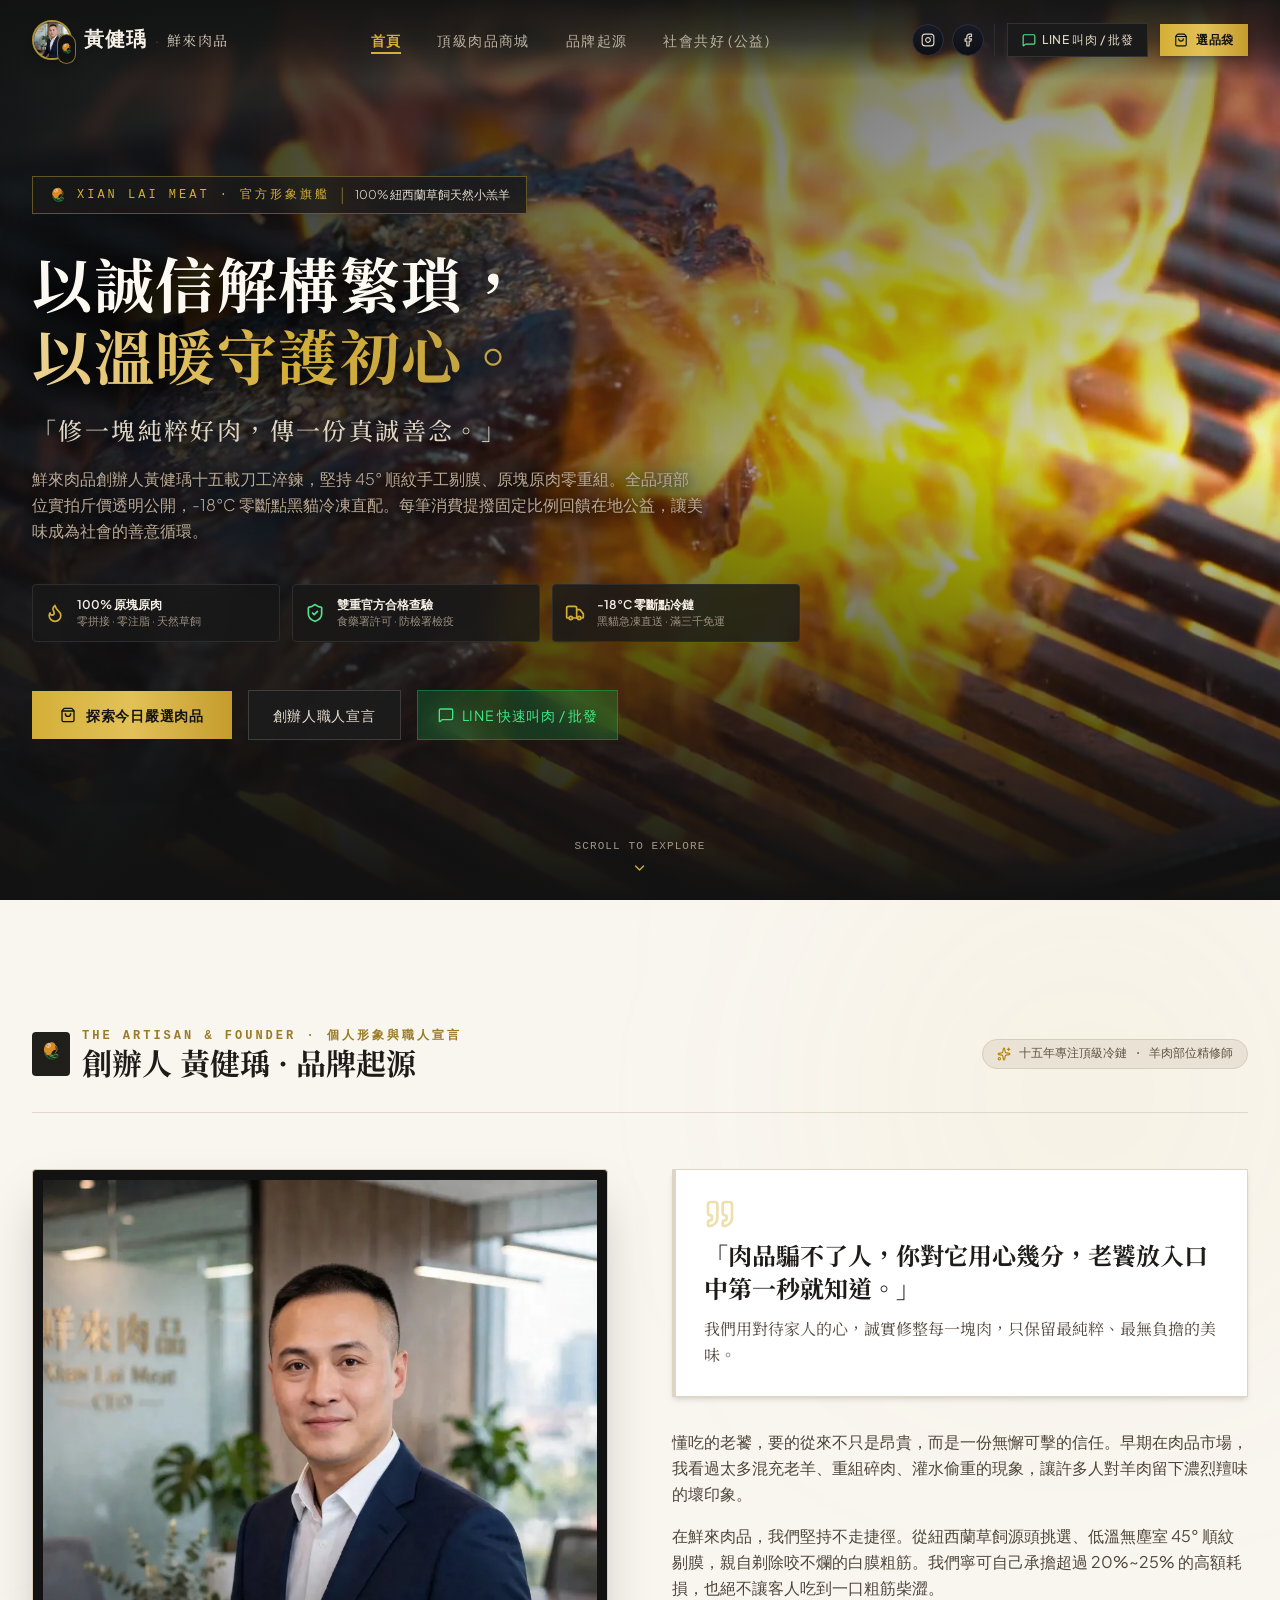
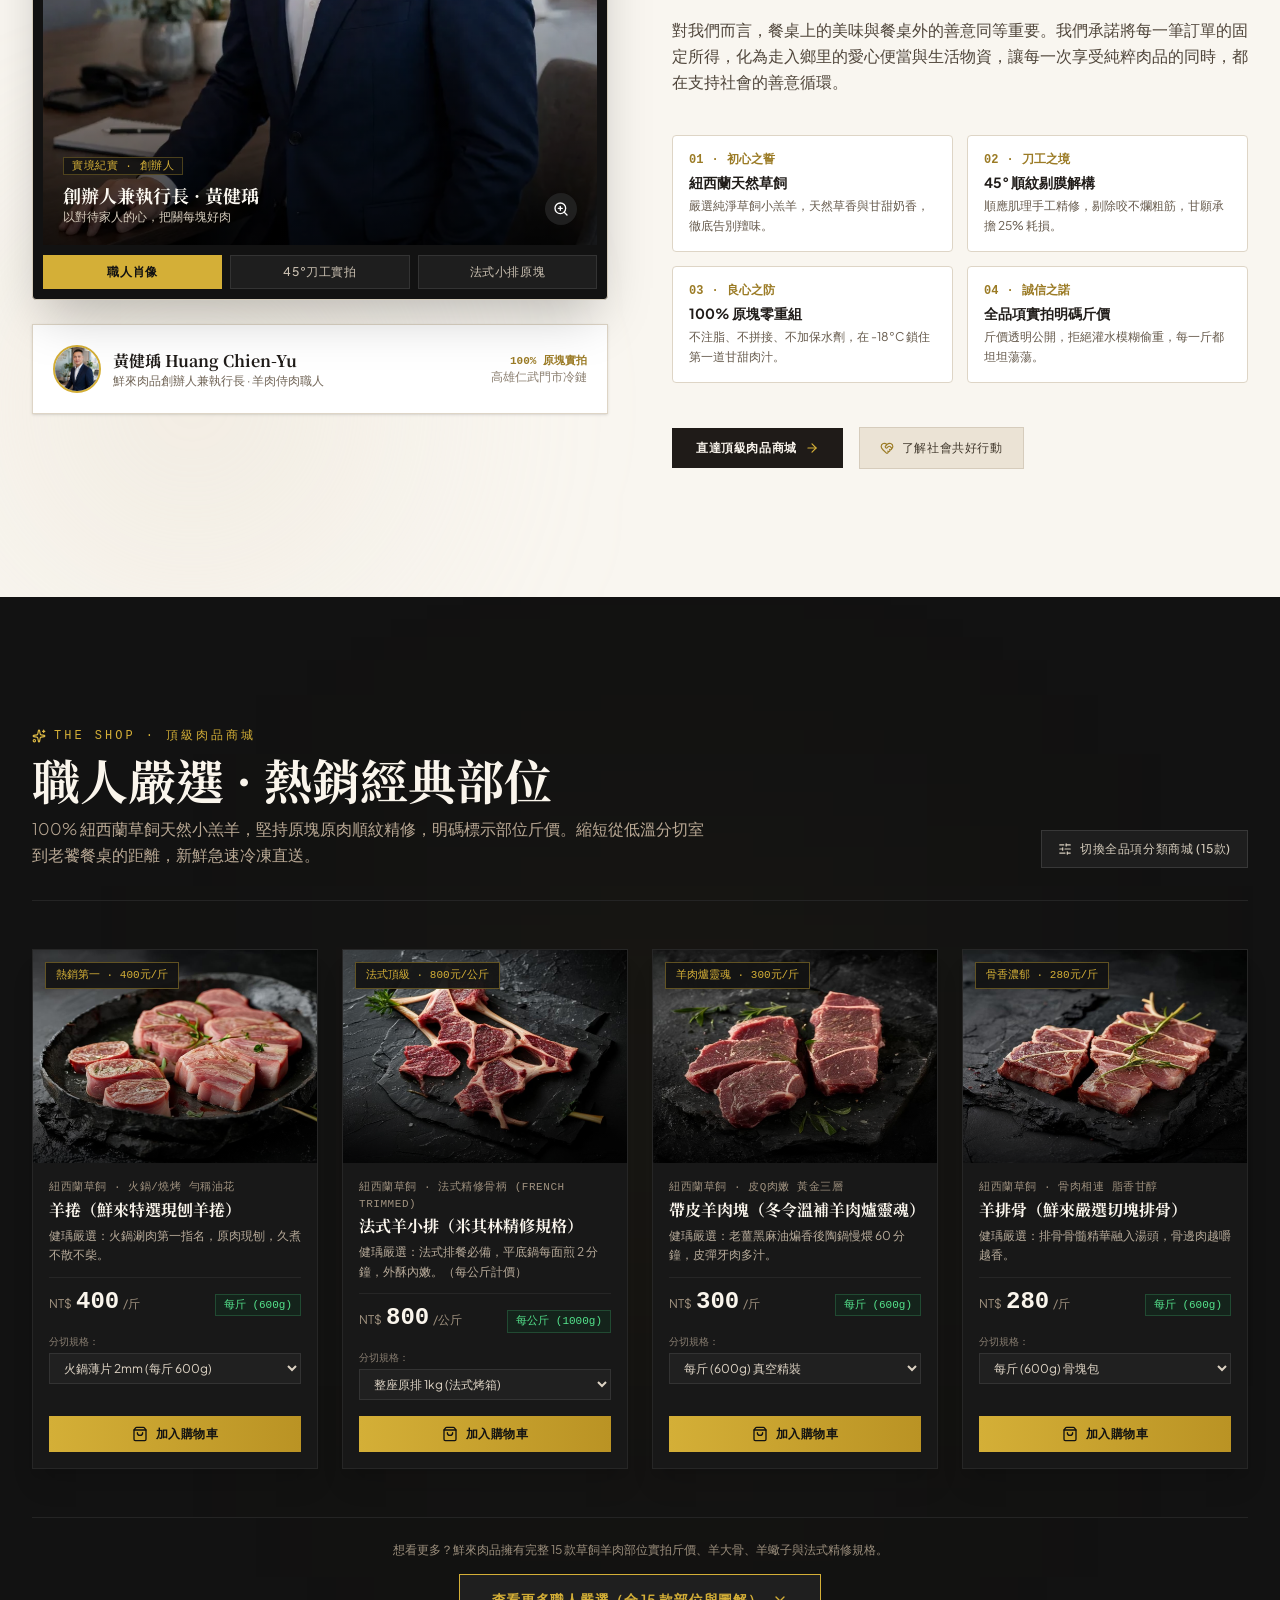
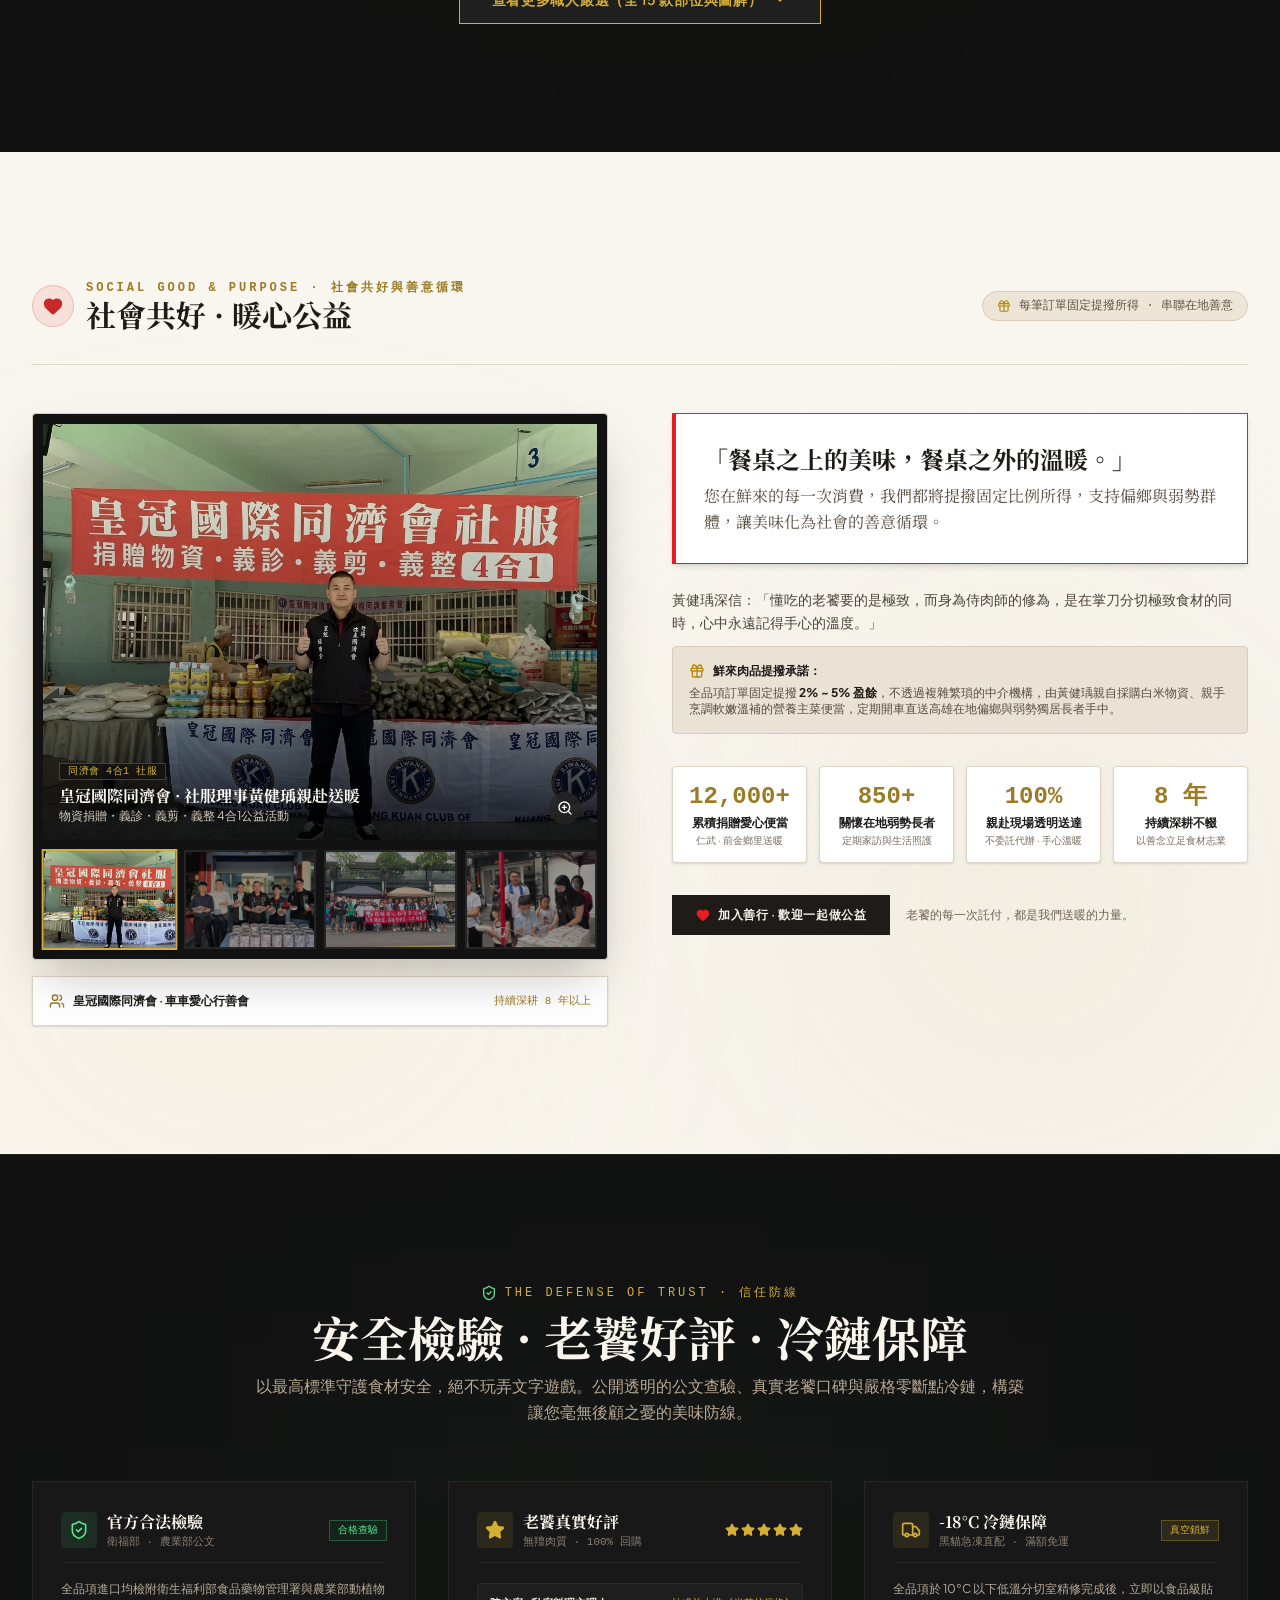
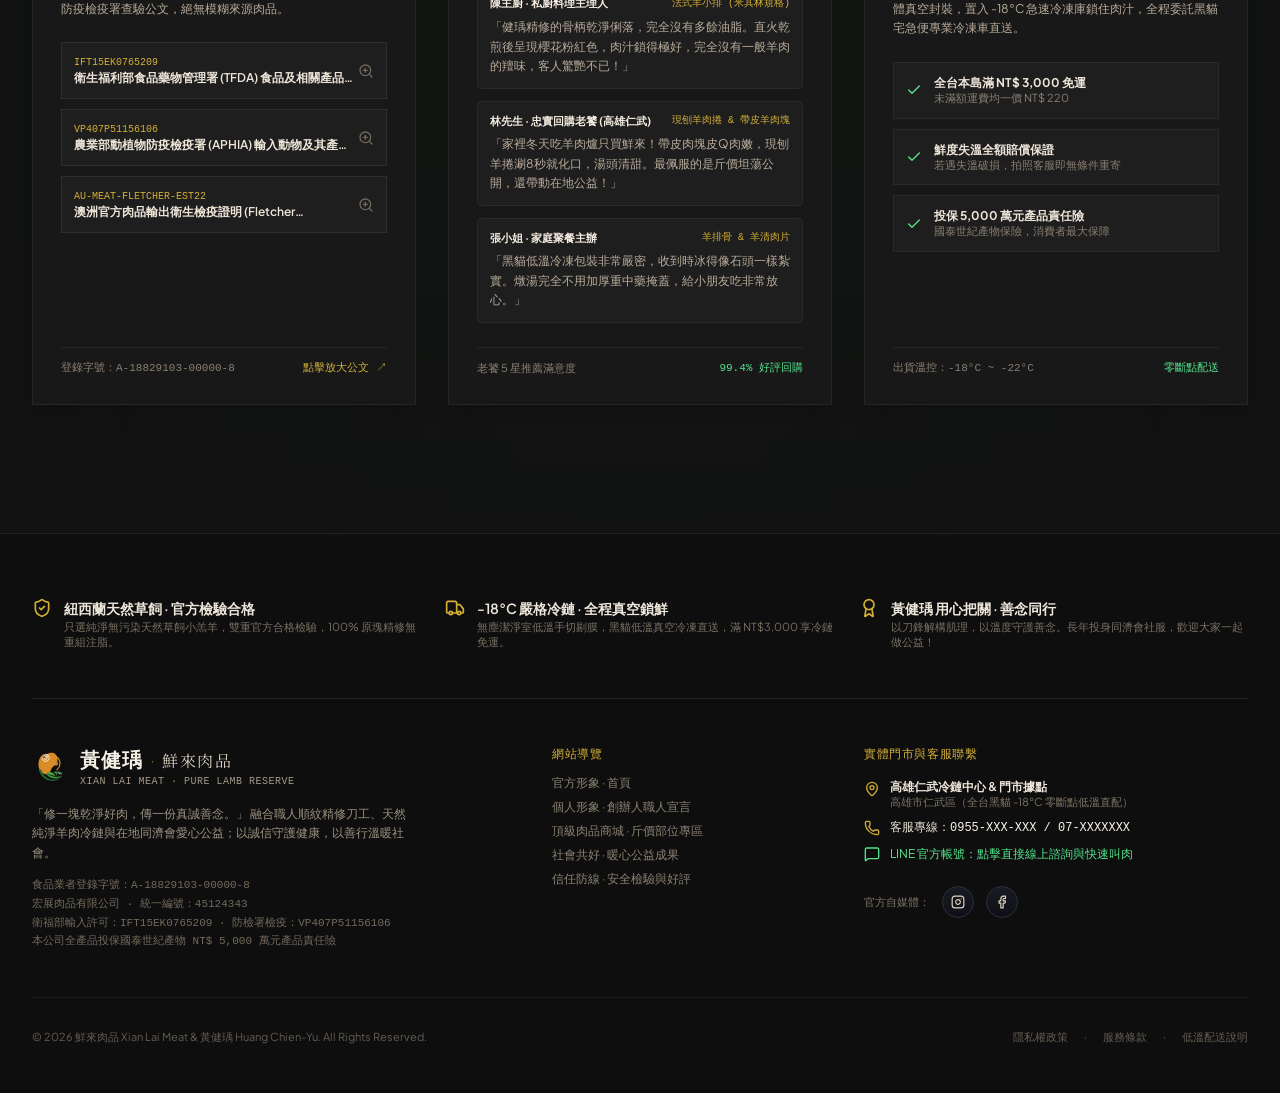
==== index.html @ 07fa4c82 "Add L'Étoile Michelin 3-star pure white fine dining edition (letoile.html)" ====
<!doctype html>
<html lang="zh-TW" class="scroll-smooth">
  <head>
    <meta charset="UTF-8" />
    <meta name="viewport" content="width=device-width, initial-scale=1.0, maximum-scale=5.0" />
    <title>黃健瑀 × 鮮來肉品旗艦殿堂 · 頂級羊肉零售批發與老饕自媒體</title>
    
    <!-- Favicon & Theme Color -->
    <link rel="icon" type="image/svg+xml" href="data:image/svg+xml,<svg xmlns='http://www.w3.org/2000/svg' viewBox='0 0 100 100'><rect width='100' height='100' rx='20' fill='%230b0c0e'/><circle cx='50' cy='50' r='42' fill='none' stroke='%23c9985b' stroke-width='3'/><path d='M30 65 L45 35 L55 35 L70 65 L60 65 L55 52 L45 52 L40 65 Z' fill='%23dfb072'/><circle cx='50' cy='28' r='5' fill='%23dfb072'/></svg>" />
    <meta name="theme-color" content="#0b0c0e" />
    <meta name="color-scheme" content="dark" />

    <!-- SEO Meta Tags -->
    <meta name="description" content="鮮來肉品創辦人黃健瑀專屬自媒體與肉品旗艦殿堂。專營 100% 紐西蘭草飼羊肉零售批發、透明部位斤價（帶皮羊肉、現刨羊捲、法式羊排、羊大骨），-18°C黑貓低溫冷鏈直配。" />
    <meta name="keywords" content="鮮來肉品, 黃健瑀, 羊肉零售, 羊肉批發, 羊肉斤價, 紐西蘭小羔羊, 帶皮羊肉, 羊大骨, 法式羊排, 高雄肉品" />
    <meta name="author" content="黃健瑀 Huang Chien-Yu · 鮮來肉品" />
    <meta name="robots" content="index, follow" />

    <!-- Open Graph / Facebook -->
    <meta property="og:type" content="website" />
    <meta property="og:site_name" content="鮮來肉品 Xian Lai Meat" />
    <meta property="og:title" content="黃健瑀 × 鮮來肉品旗艦殿堂 · 頂級羊肉零售部位斤價" />
    <meta property="og:description" content="好肉自帶鋒芒，無須贅言。專營 100% 紐西蘭草飼羊肉部位斤價透明標示，實物實拍，零下18度冷鏈直配。" />
    <meta property="og:image" content="./images/founder_ceo.webp" />

    <!-- Twitter -->
    <meta name="twitter:card" content="summary_large_image" />
    <meta name="twitter:title" content="黃健瑀 × 鮮來肉品旗艦殿堂" />
    <meta name="twitter:description" content="專營 100% 紐西蘭草飼羊肉部位斤價，實物實拍零斷點冷鏈。" />
    <meta name="twitter:image" content="./images/founder_ceo.webp" />

    <!-- Resource Hints & Preload for LCP Candidate -->
    <link rel="preconnect" href="https://fonts.googleapis.com" />
    <link rel="preconnect" href="https://fonts.gstatic.com" crossorigin />
    <link rel="preload" as="image" href="./images/founder_ceo.webp" fetchpriority="high" type="image/webp" />

    <!-- Typography -->
    <link href="https://fonts.googleapis.com/css2?family=Cinzel:wght@500;600;700;800;900&family=Noto+Serif+TC:wght@400;500;600;700;900&family=Plus+Jakarta+Sans:wght@300;400;500;600;700&display=swap" rel="stylesheet" />

    <!-- Schema.org Structured Data -->
    <script type="application/ld+json">
    {
      "@context": "https://schema.org",
      "@graph": [
        {
          "@type": "Person",
          "@id": "#founder",
          "name": "黃健瑀",
          "alternateName": "Huang Chien-Yu",
          "jobTitle": "鮮來肉品創辦人兼執行長",
          "image": "/images/founder_ceo.webp",
          "description": "十五年專注頂級肉品冷鏈把關，以刀鋒解構肌理，以溫度守護善念。"
        },
        {
          "@type": "LocalBusiness",
          "@id": "#business",
          "name": "鮮來肉品 Xian Lai Meat",
          "founder": { "@id": "#founder" },
          "description": "專營紐西蘭天然草飼小羔羊肉品零售與批發，全品項部位斤價透明，全程 -18°C 黑貓冷凍宅配。",
          "areaServed": "TW",
          "priceRange": "$$"
        }
      ]
    }
    </script>
    <script type="module" crossorigin src="./assets/main-BV_sDOnN.js"></script>
    <link rel="modulepreload" crossorigin href="./assets/mockData-BX2pgjTX.js">
    <link rel="modulepreload" crossorigin href="./assets/shield-check-DgR6eiTP.js">
    <link rel="modulepreload" crossorigin href="./assets/users-DKOKIuPc.js">
    <link rel="modulepreload" crossorigin href="./assets/circle-check-CIKE-Nt-.js">
    <link rel="modulepreload" crossorigin href="./assets/x-C44eZoOW.js">
    <link rel="modulepreload" crossorigin href="./assets/thermometer-B3Yyh-04.js">
    <link rel="stylesheet" crossorigin href="./assets/main-Bu3M4m4V.css">
  </head>
  <body class="bg-[#0b0c0e] text-[#f2ece2] antialiased selection:bg-[#c9985b]/30 selection:text-[#f8f5ee]">
    <div id="root"></div>
  </body>
</html>
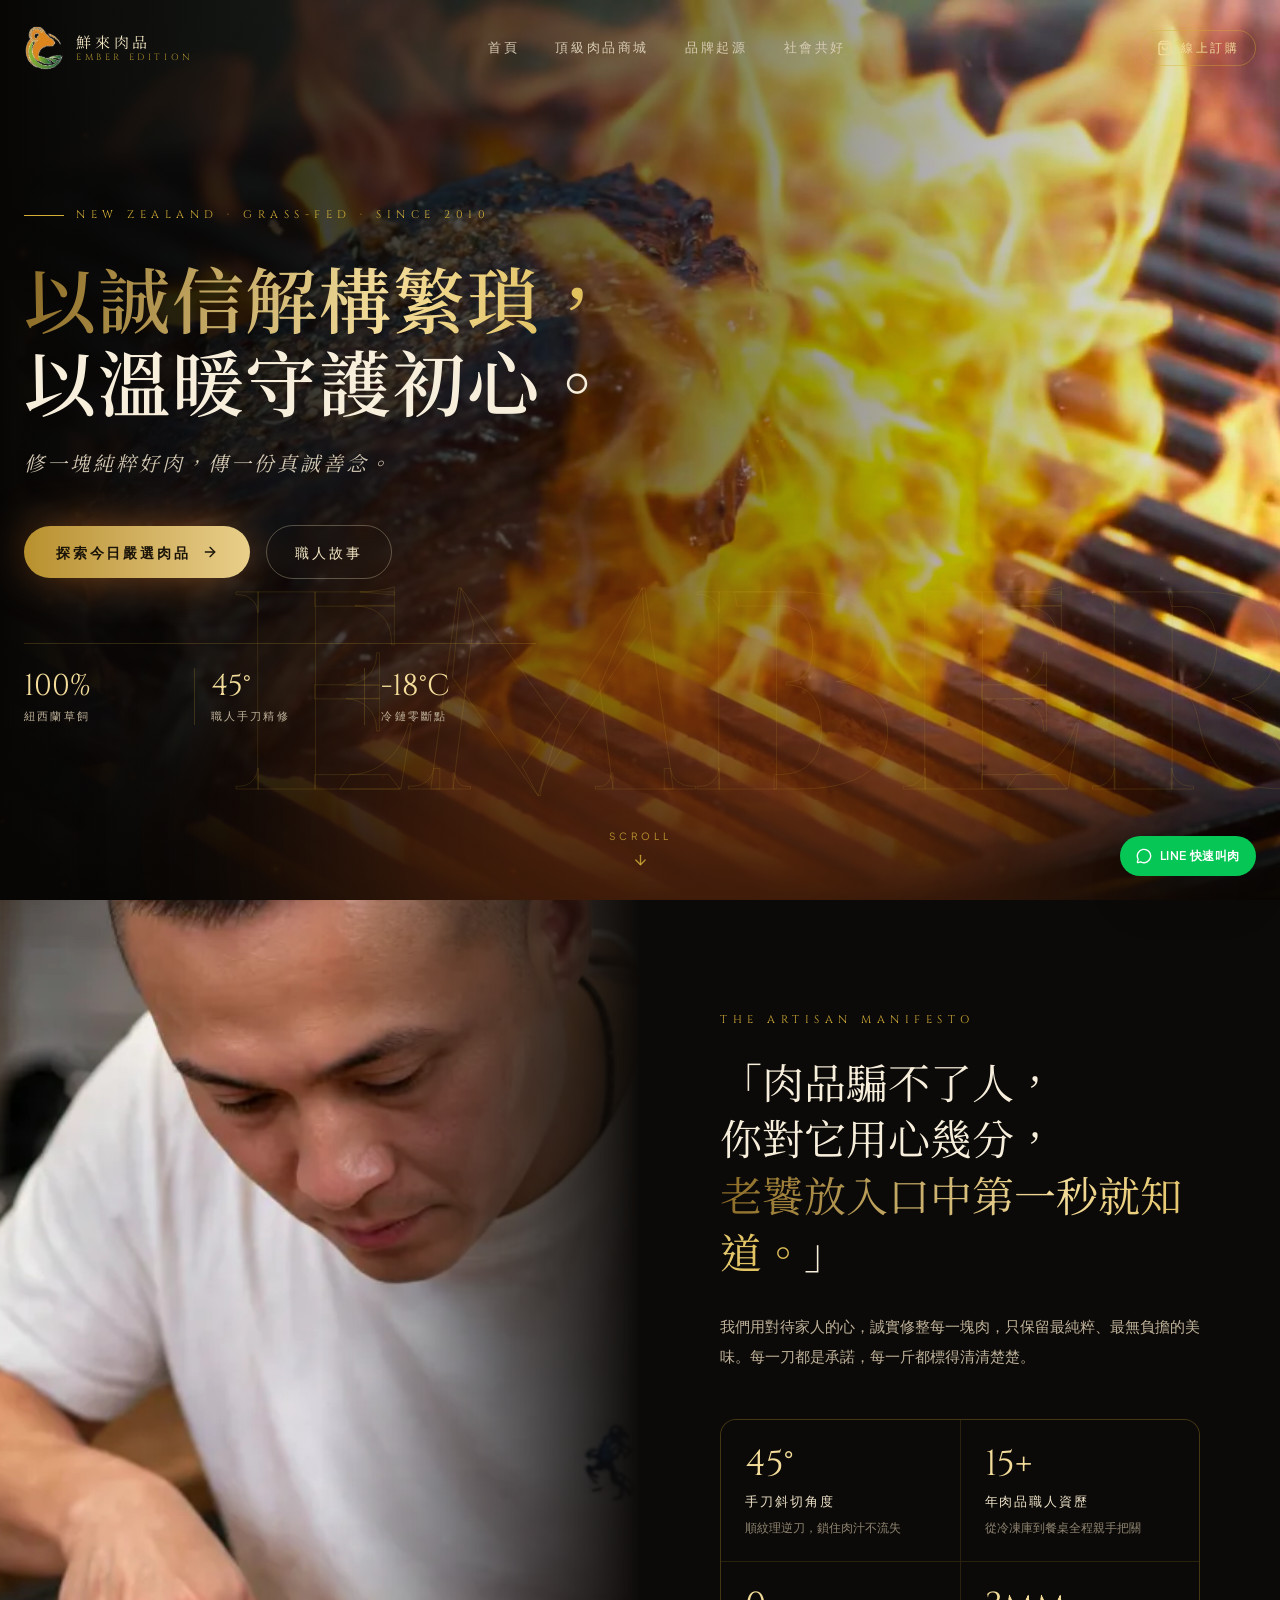
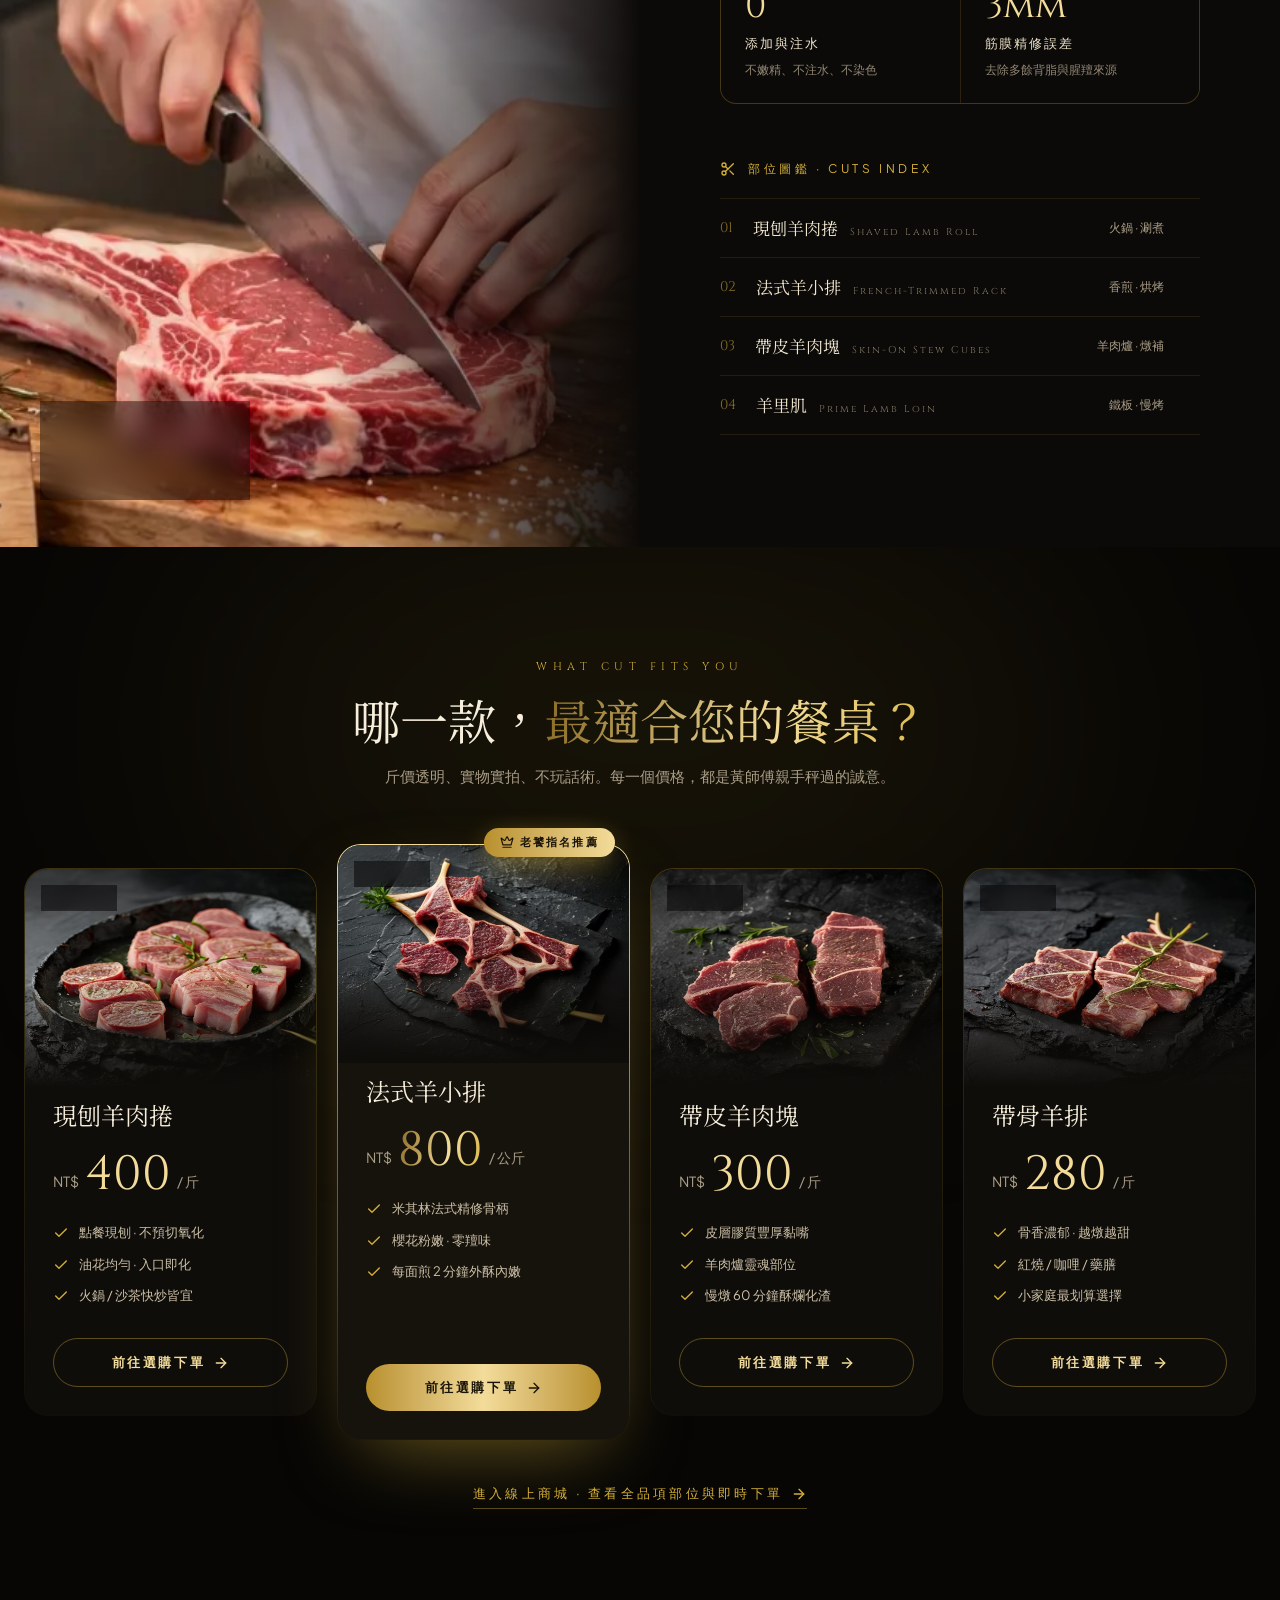
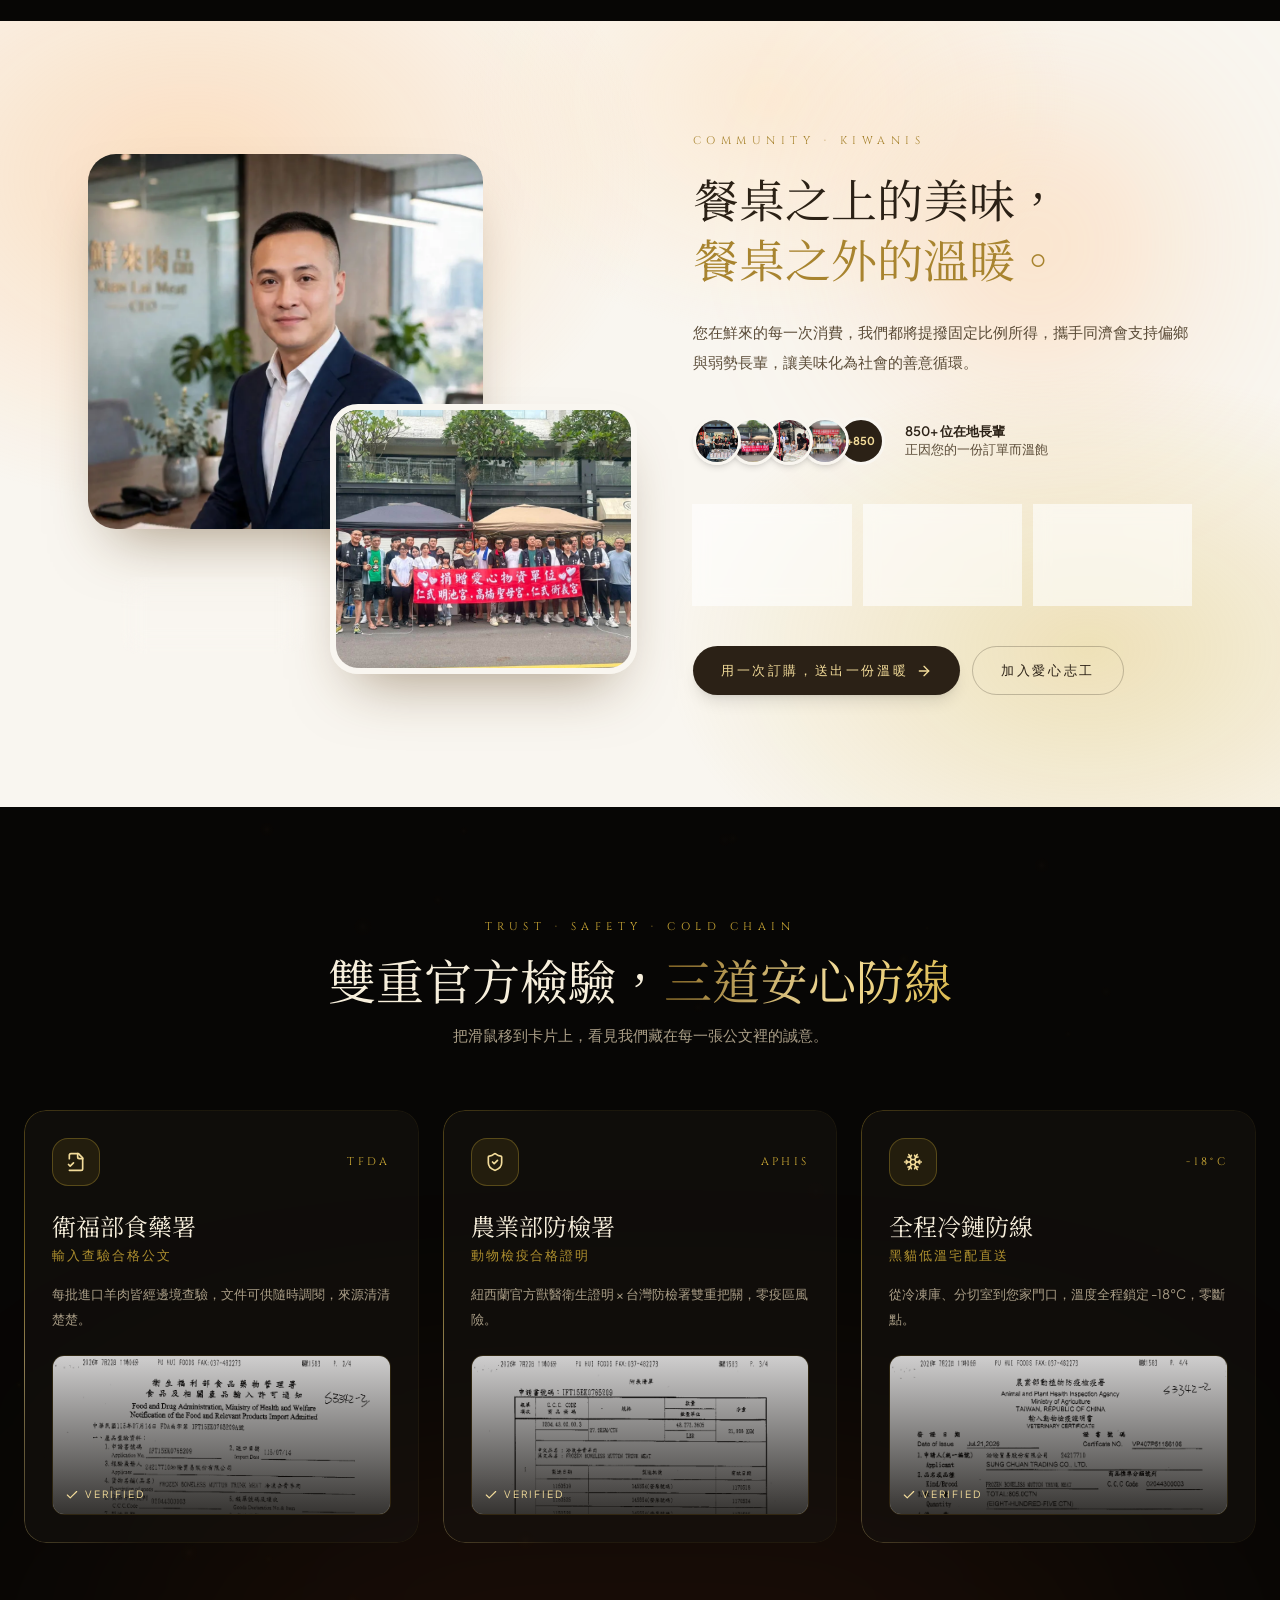
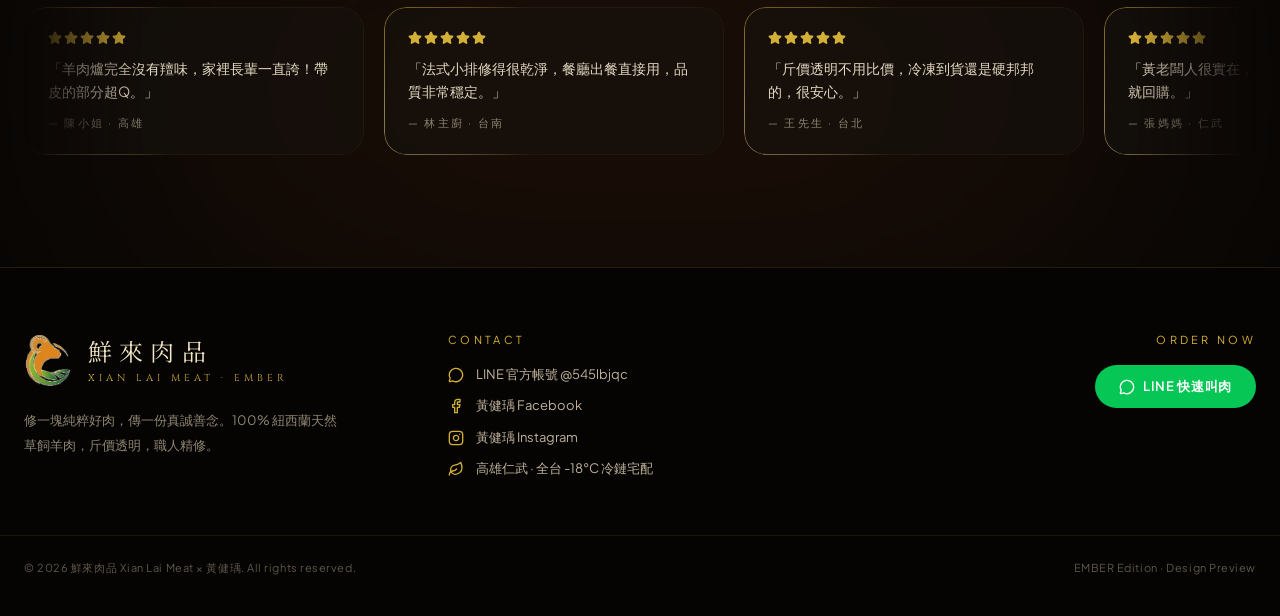
==== commit 7edcaeb0: "feat: deploy EMBER edition to index.html with sales shop direct links" ====
--- a/index.html
+++ b/index.html
@@ -63,14 +63,11 @@
       ]
     }
     </script>
-    <script type="module" crossorigin src="./assets/main-BV_sDOnN.js"></script>
-    <link rel="modulepreload" crossorigin href="./assets/mockData-BX2pgjTX.js">
-    <link rel="modulepreload" crossorigin href="./assets/shield-check-DgR6eiTP.js">
-    <link rel="modulepreload" crossorigin href="./assets/users-DKOKIuPc.js">
-    <link rel="modulepreload" crossorigin href="./assets/circle-check-CIKE-Nt-.js">
-    <link rel="modulepreload" crossorigin href="./assets/x-C44eZoOW.js">
-    <link rel="modulepreload" crossorigin href="./assets/thermometer-B3Yyh-04.js">
-    <link rel="stylesheet" crossorigin href="./assets/main-Bu3M4m4V.css">
+    <script type="module" crossorigin src="./assets/main-Qr-aYn4o.js"></script>
+    <link rel="modulepreload" crossorigin href="./assets/jsx-runtime-D0eysxCh.js">
+    <link rel="modulepreload" crossorigin href="./assets/shield-check-BsGAv3ZN.js">
+    <link rel="modulepreload" crossorigin href="./assets/ember-Dy0W7-XA.js">
+    <link rel="stylesheet" crossorigin href="./assets/ember-BmfgEQ2g.css">
   </head>
   <body class="bg-[#0b0c0e] text-[#f2ece2] antialiased selection:bg-[#c9985b]/30 selection:text-[#f8f5ee]">
     <div id="root"></div>
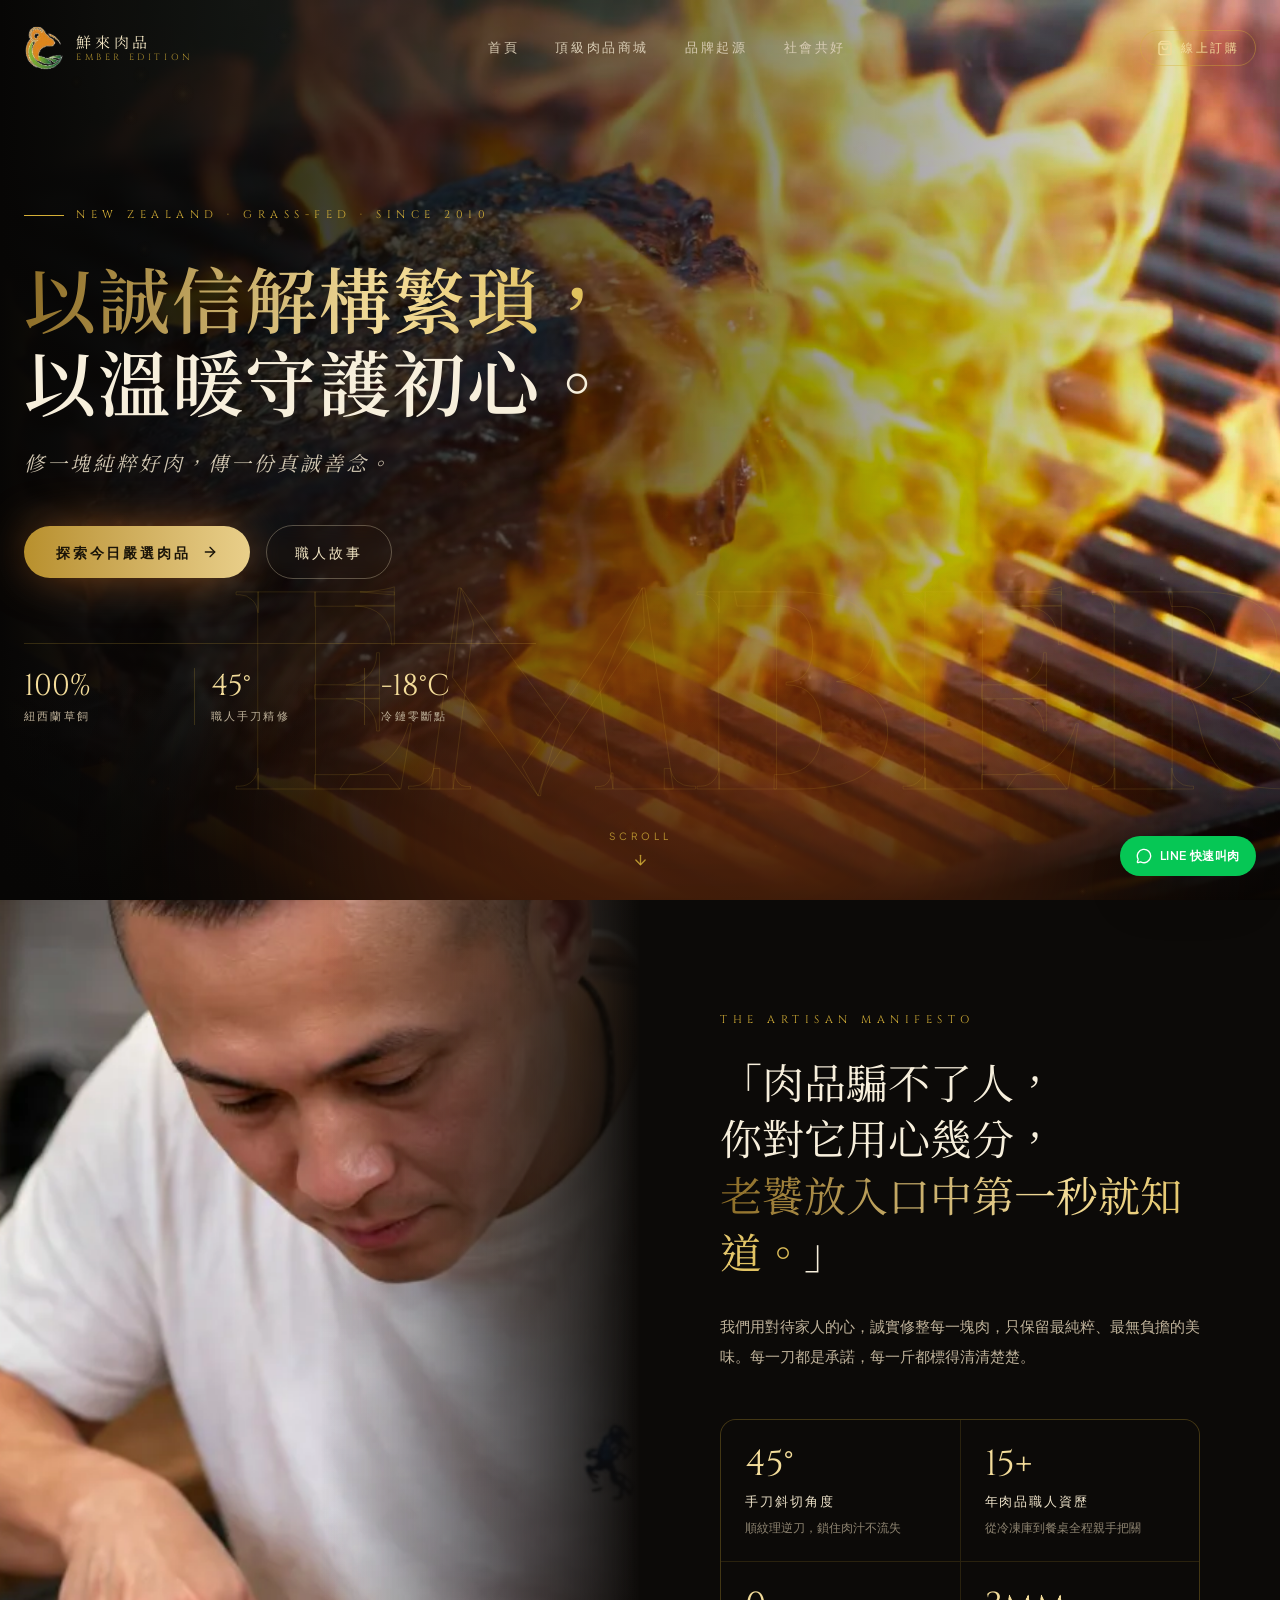
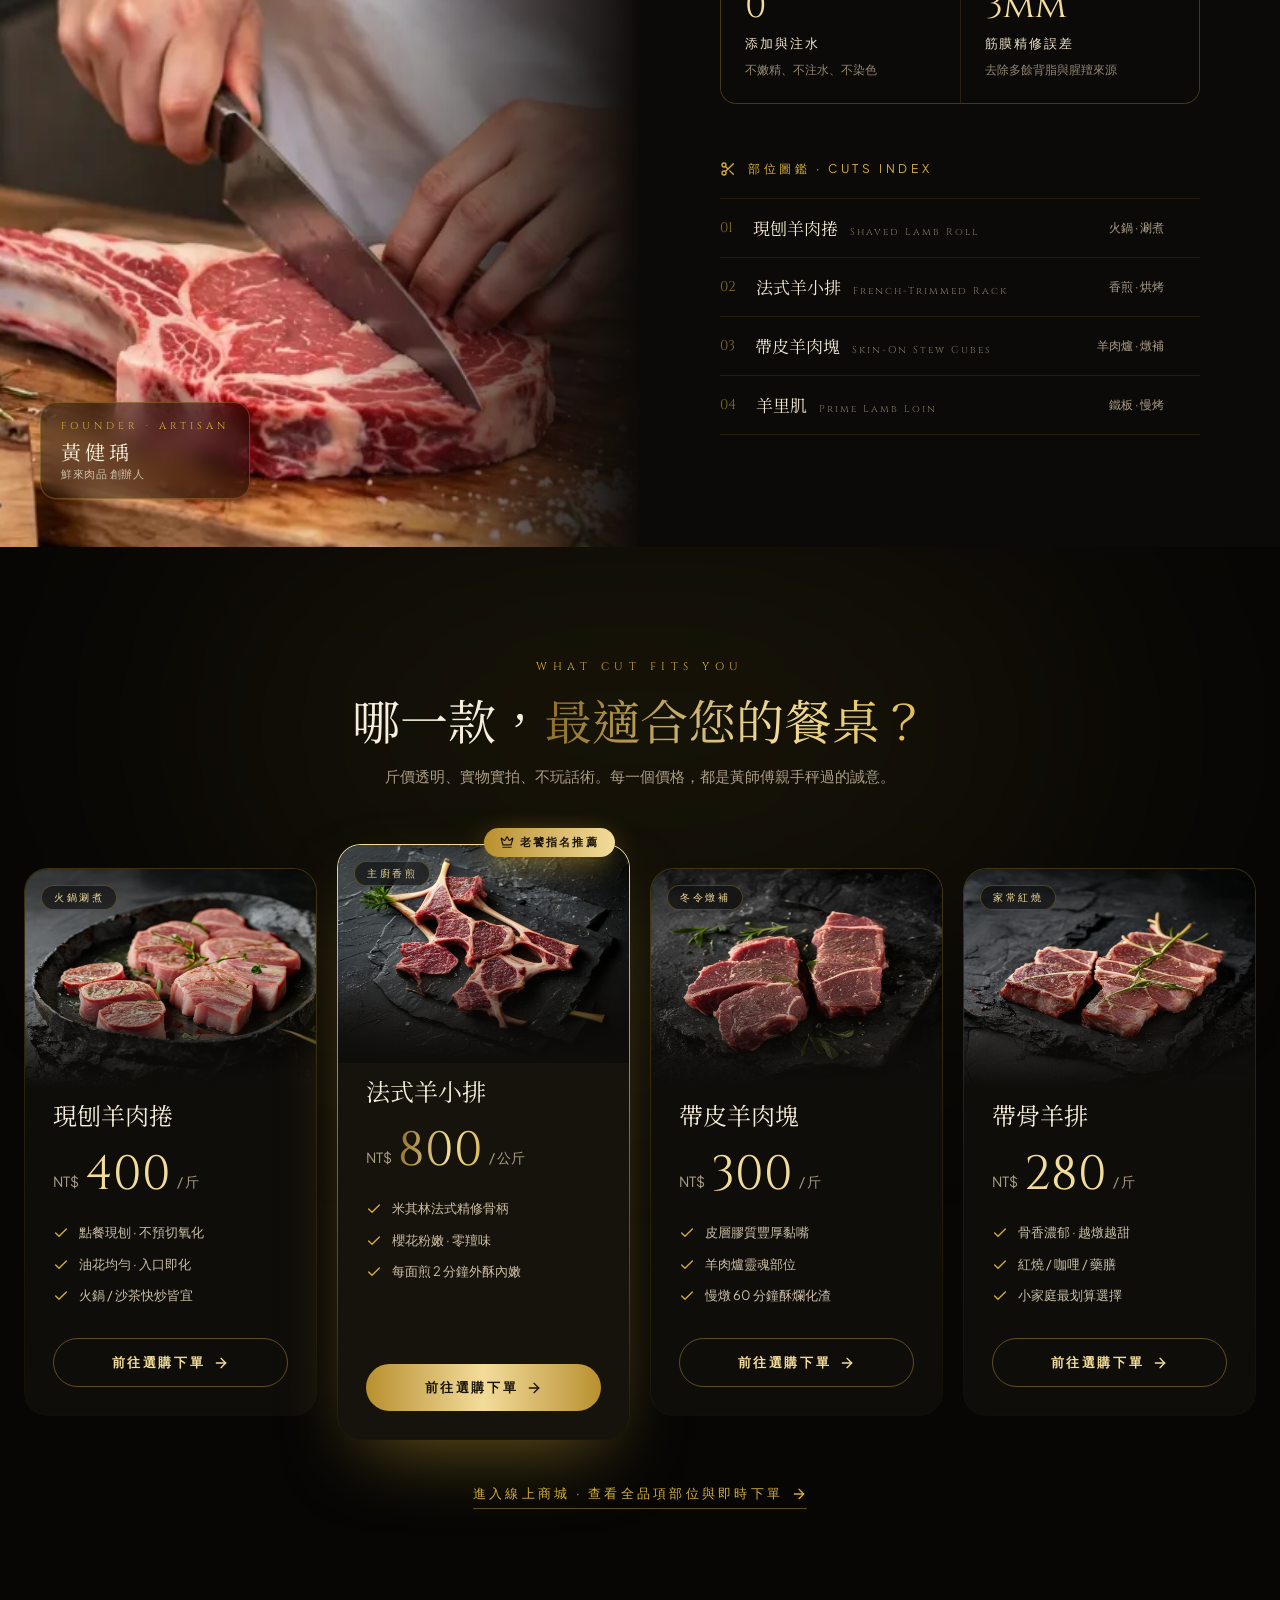
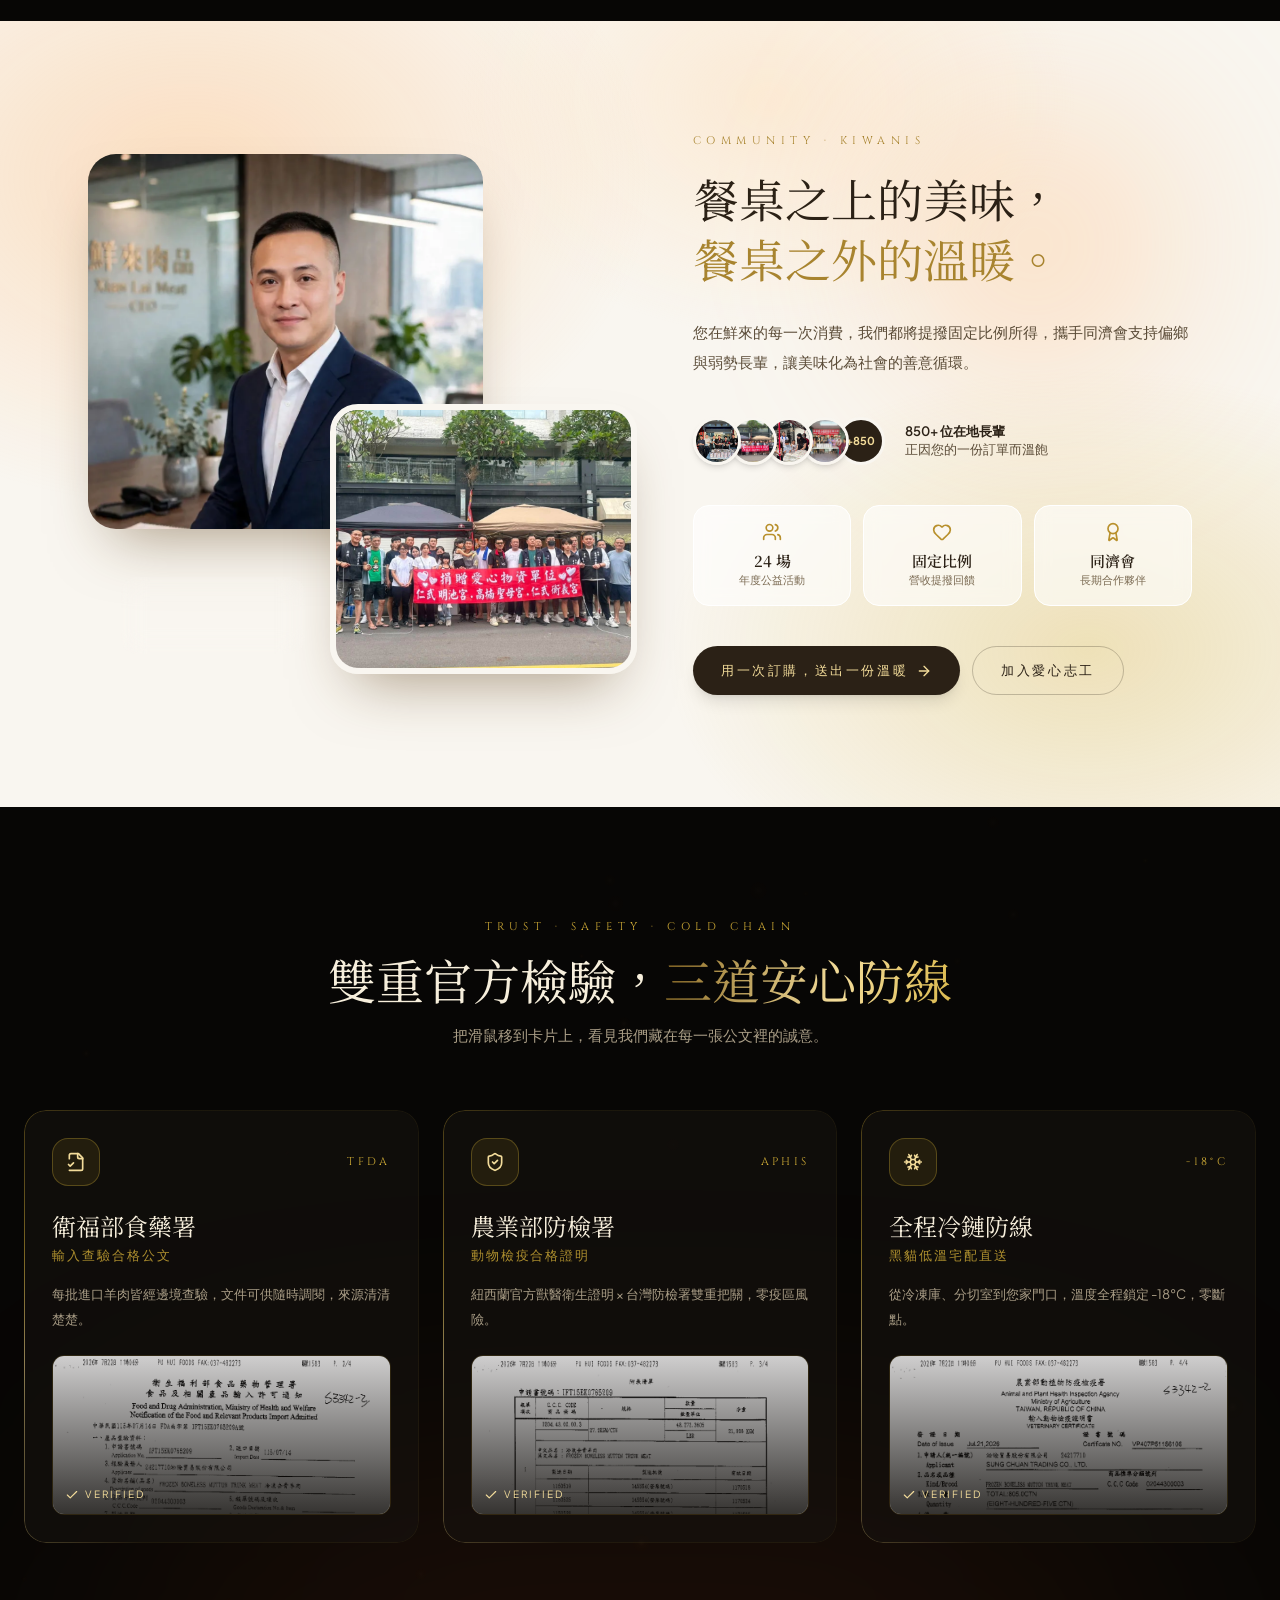
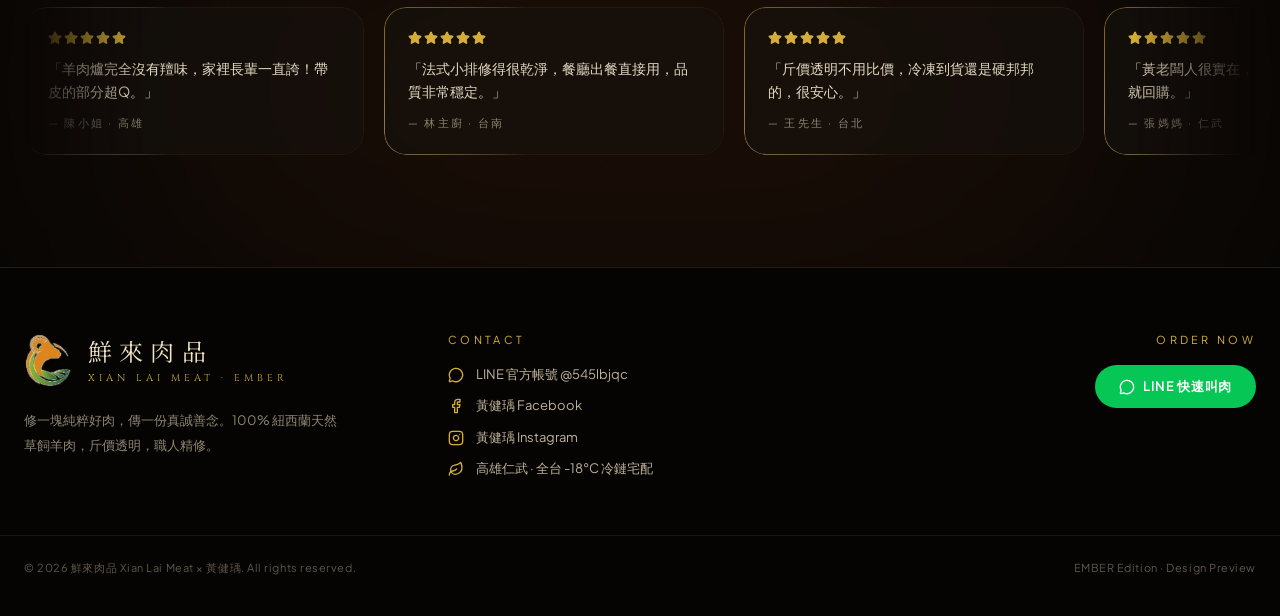
==== commit 961e9d0b: "fix(nav): connect 頂級肉品商城 and hero buttons directly to sales shop URL" ====
--- a/index.html
+++ b/index.html
@@ -63,11 +63,11 @@
       ]
     }
     </script>
-    <script type="module" crossorigin src="./assets/main-Qr-aYn4o.js"></script>
+    <script type="module" crossorigin src="./assets/main-Bhw9rWm_.js"></script>
     <link rel="modulepreload" crossorigin href="./assets/jsx-runtime-D0eysxCh.js">
     <link rel="modulepreload" crossorigin href="./assets/shield-check-BsGAv3ZN.js">
-    <link rel="modulepreload" crossorigin href="./assets/ember-Dy0W7-XA.js">
-    <link rel="stylesheet" crossorigin href="./assets/ember-BmfgEQ2g.css">
+    <link rel="modulepreload" crossorigin href="./assets/ember-BhEh-lsz.js">
+    <link rel="stylesheet" crossorigin href="./assets/ember-P1YTPAqj.css">
   </head>
   <body class="bg-[#0b0c0e] text-[#f2ece2] antialiased selection:bg-[#c9985b]/30 selection:text-[#f8f5ee]">
     <div id="root"></div>
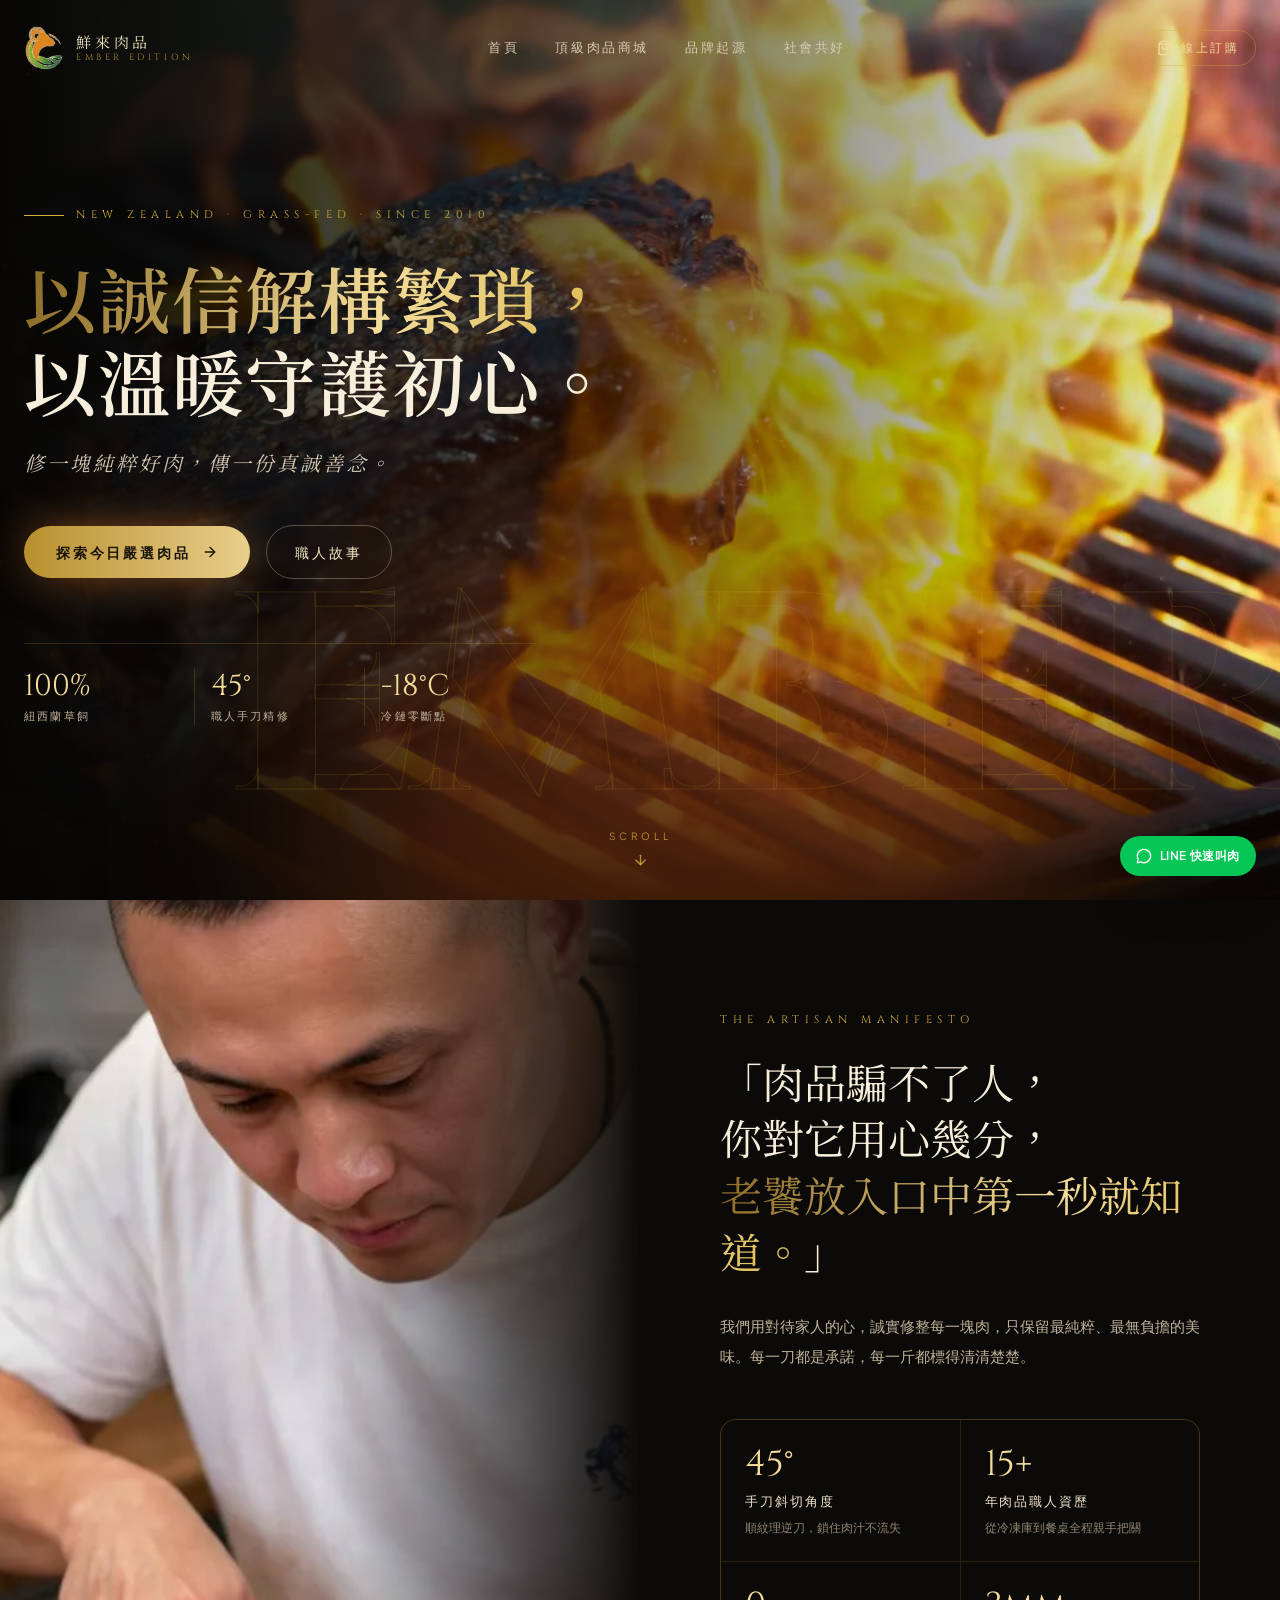
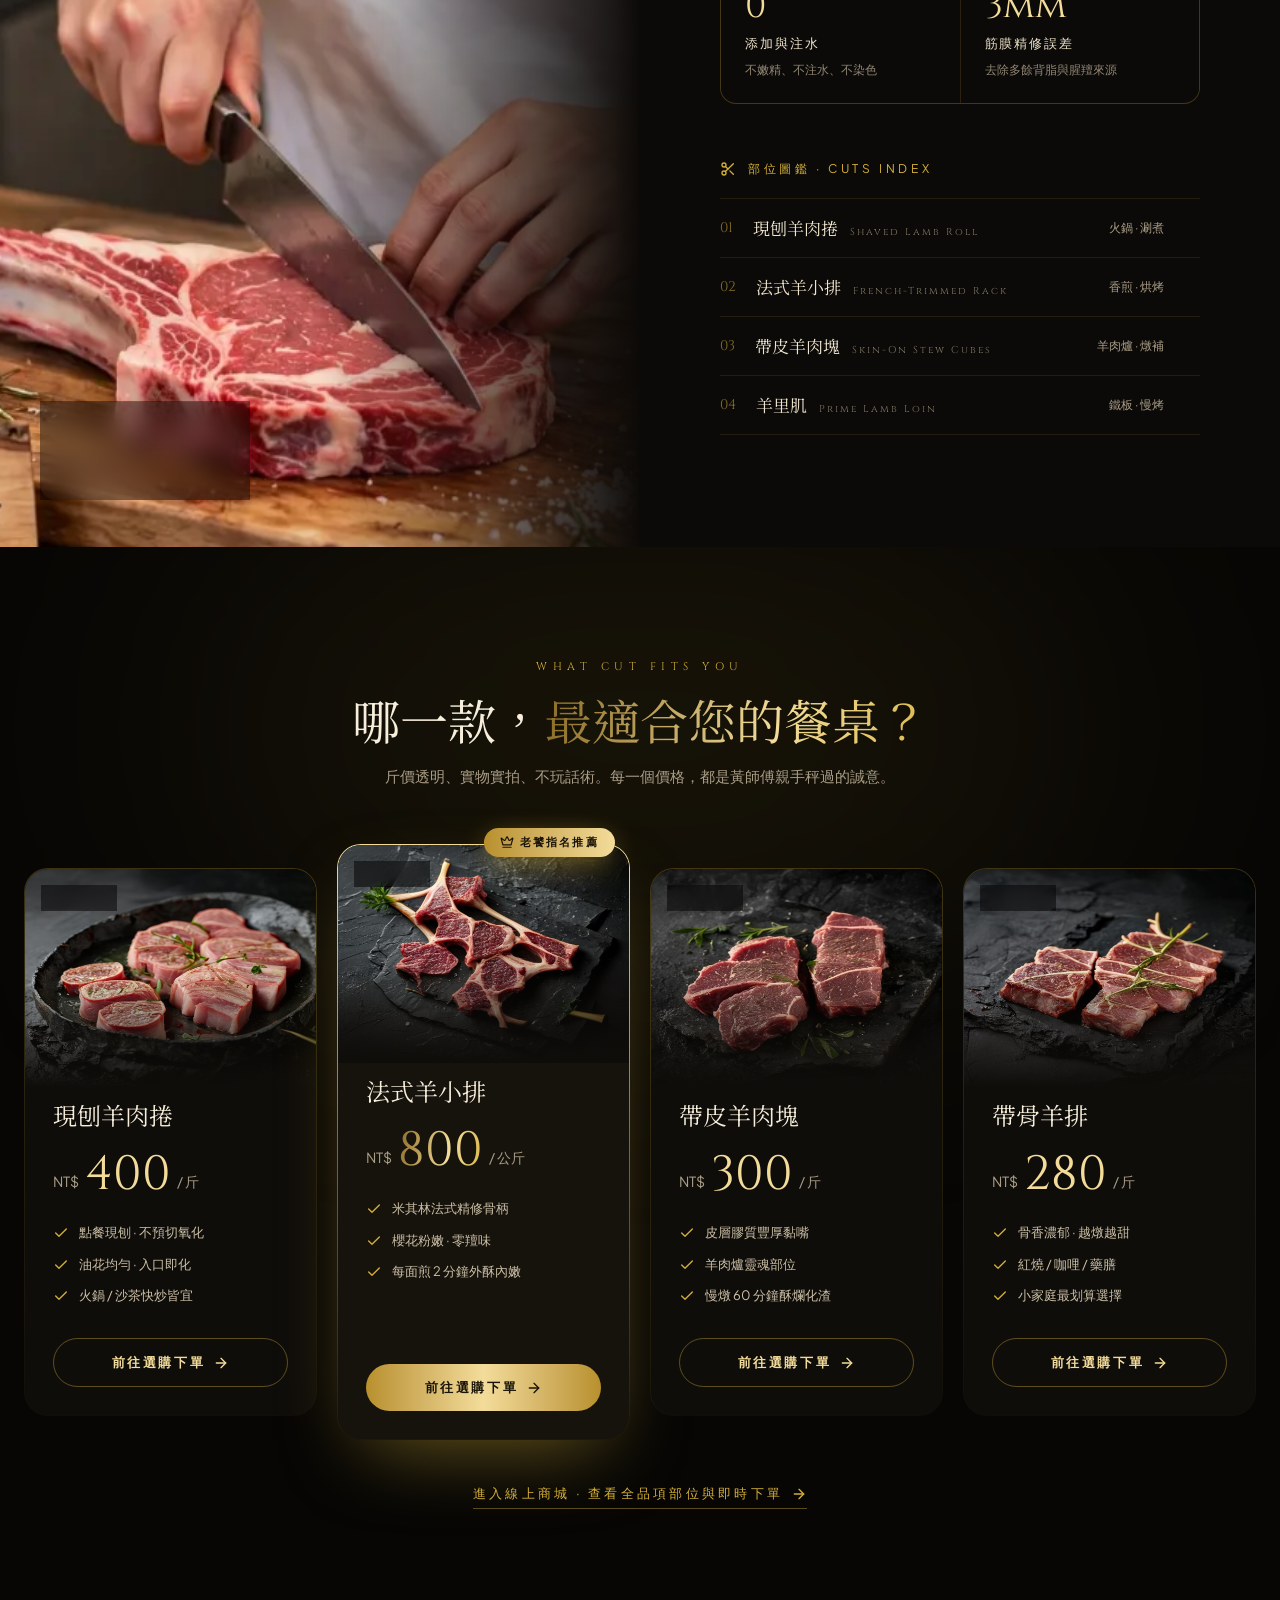
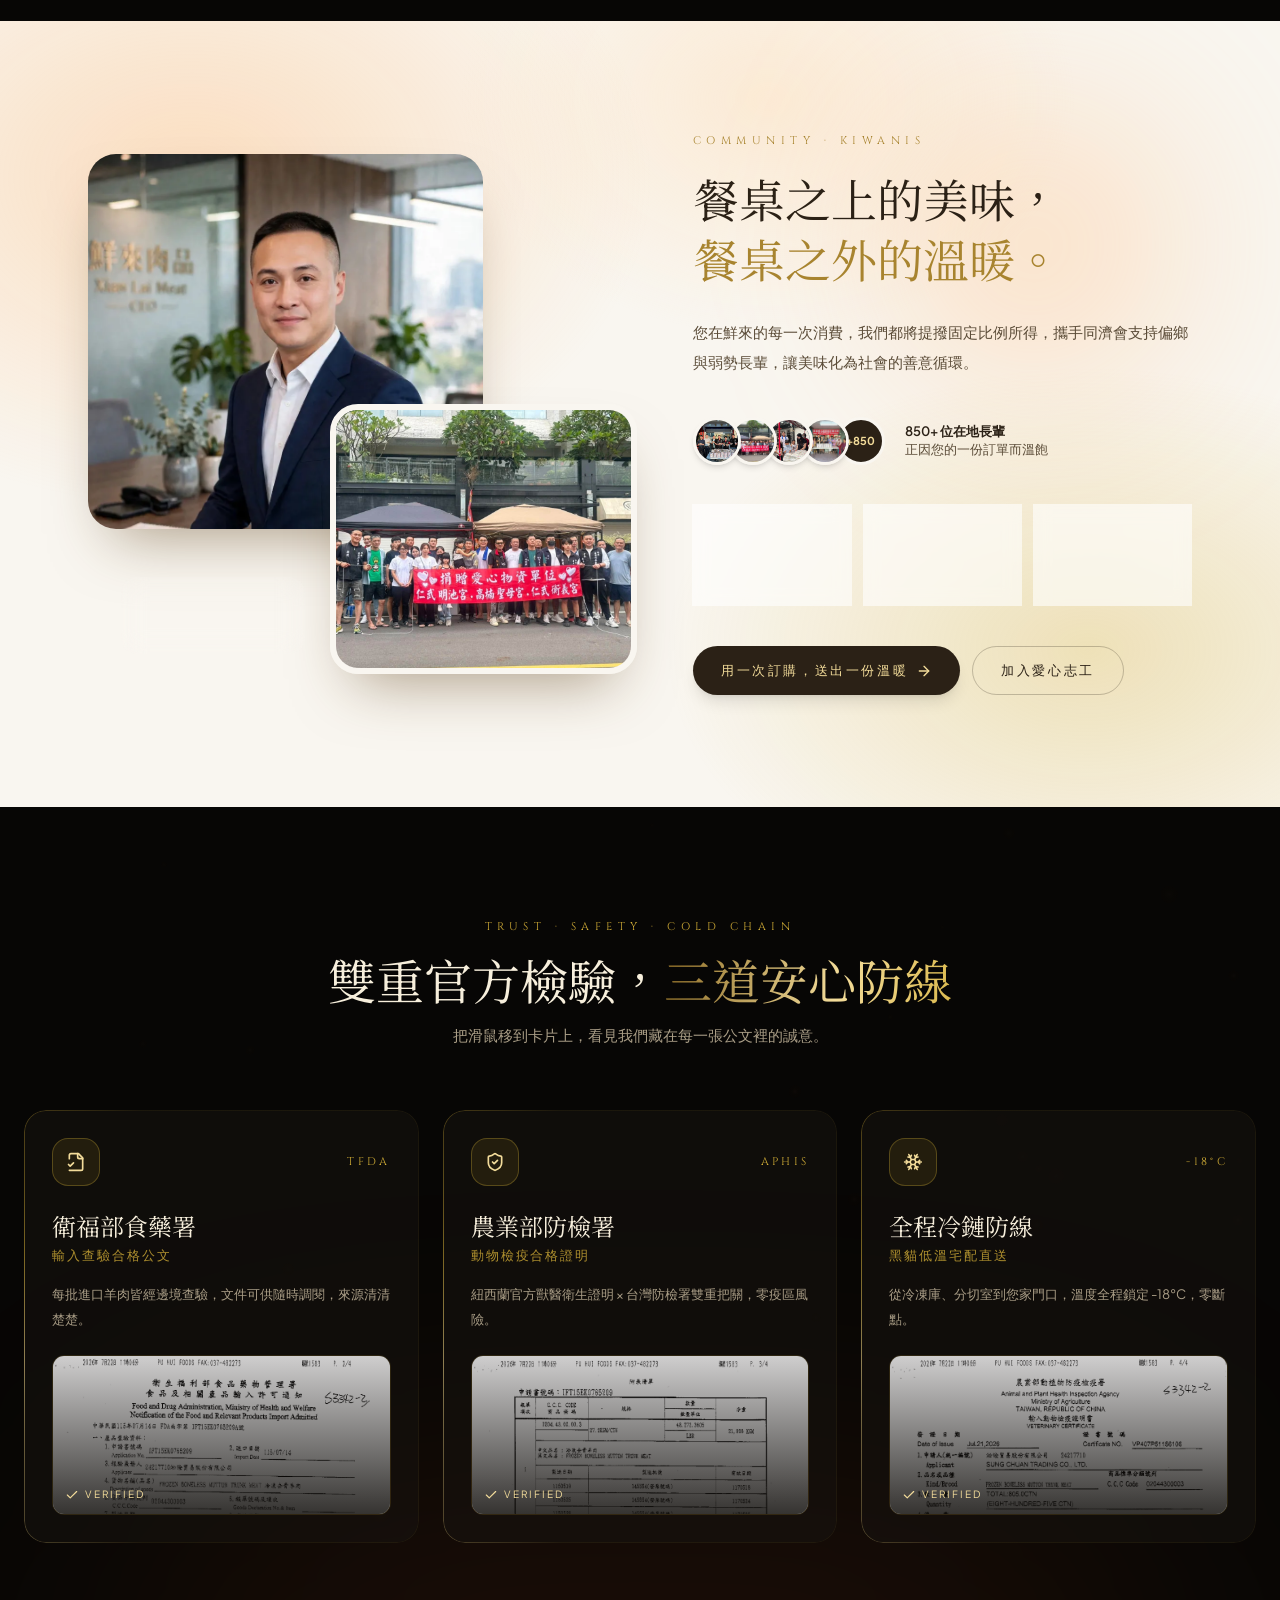
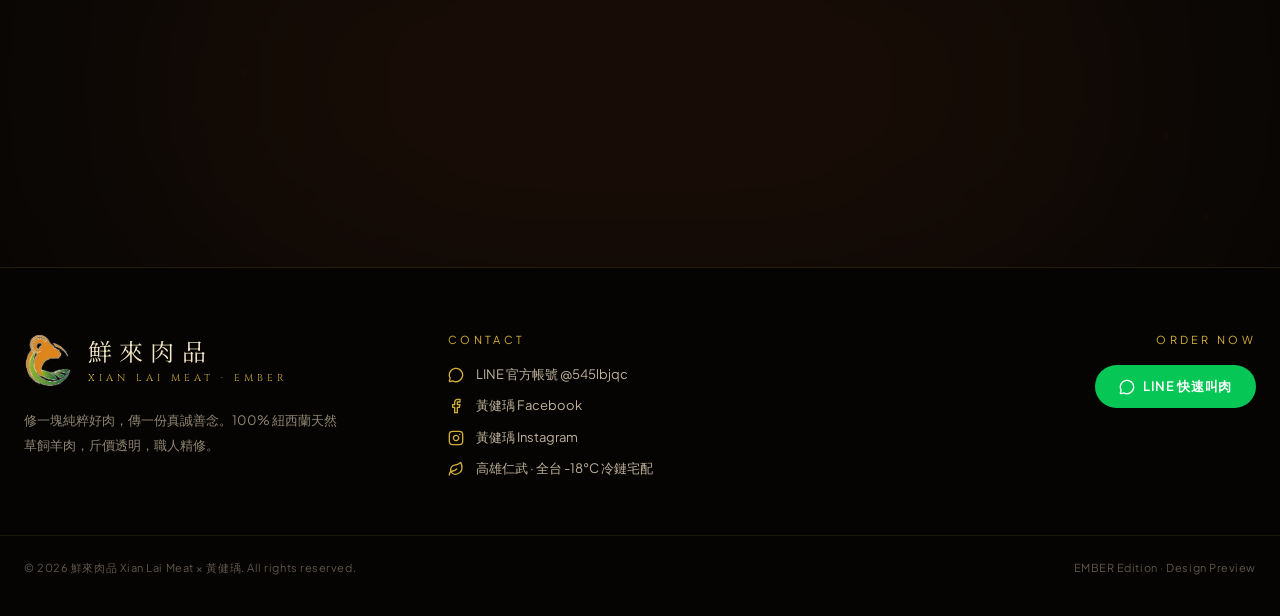
==== commit a3903063: "feat: add full interactive EMBER demo with media recipes and journal" ====
--- a/index.html
+++ b/index.html
@@ -63,11 +63,12 @@
       ]
     }
     </script>
-    <script type="module" crossorigin src="./assets/main-Bhw9rWm_.js"></script>
+    <script type="module" crossorigin src="./assets/main-Dehz8PX1.js"></script>
     <link rel="modulepreload" crossorigin href="./assets/jsx-runtime-D0eysxCh.js">
+    <link rel="modulepreload" crossorigin href="./assets/ember-exocmyua.js">
     <link rel="modulepreload" crossorigin href="./assets/shield-check-BsGAv3ZN.js">
-    <link rel="modulepreload" crossorigin href="./assets/ember-BhEh-lsz.js">
-    <link rel="stylesheet" crossorigin href="./assets/ember-P1YTPAqj.css">
+    <link rel="modulepreload" crossorigin href="./assets/EmberApp-BJyXBugO.js">
+    <link rel="stylesheet" crossorigin href="./assets/ember-8Enu0mNV.css">
   </head>
   <body class="bg-[#0b0c0e] text-[#f2ece2] antialiased selection:bg-[#c9985b]/30 selection:text-[#f8f5ee]">
     <div id="root"></div>
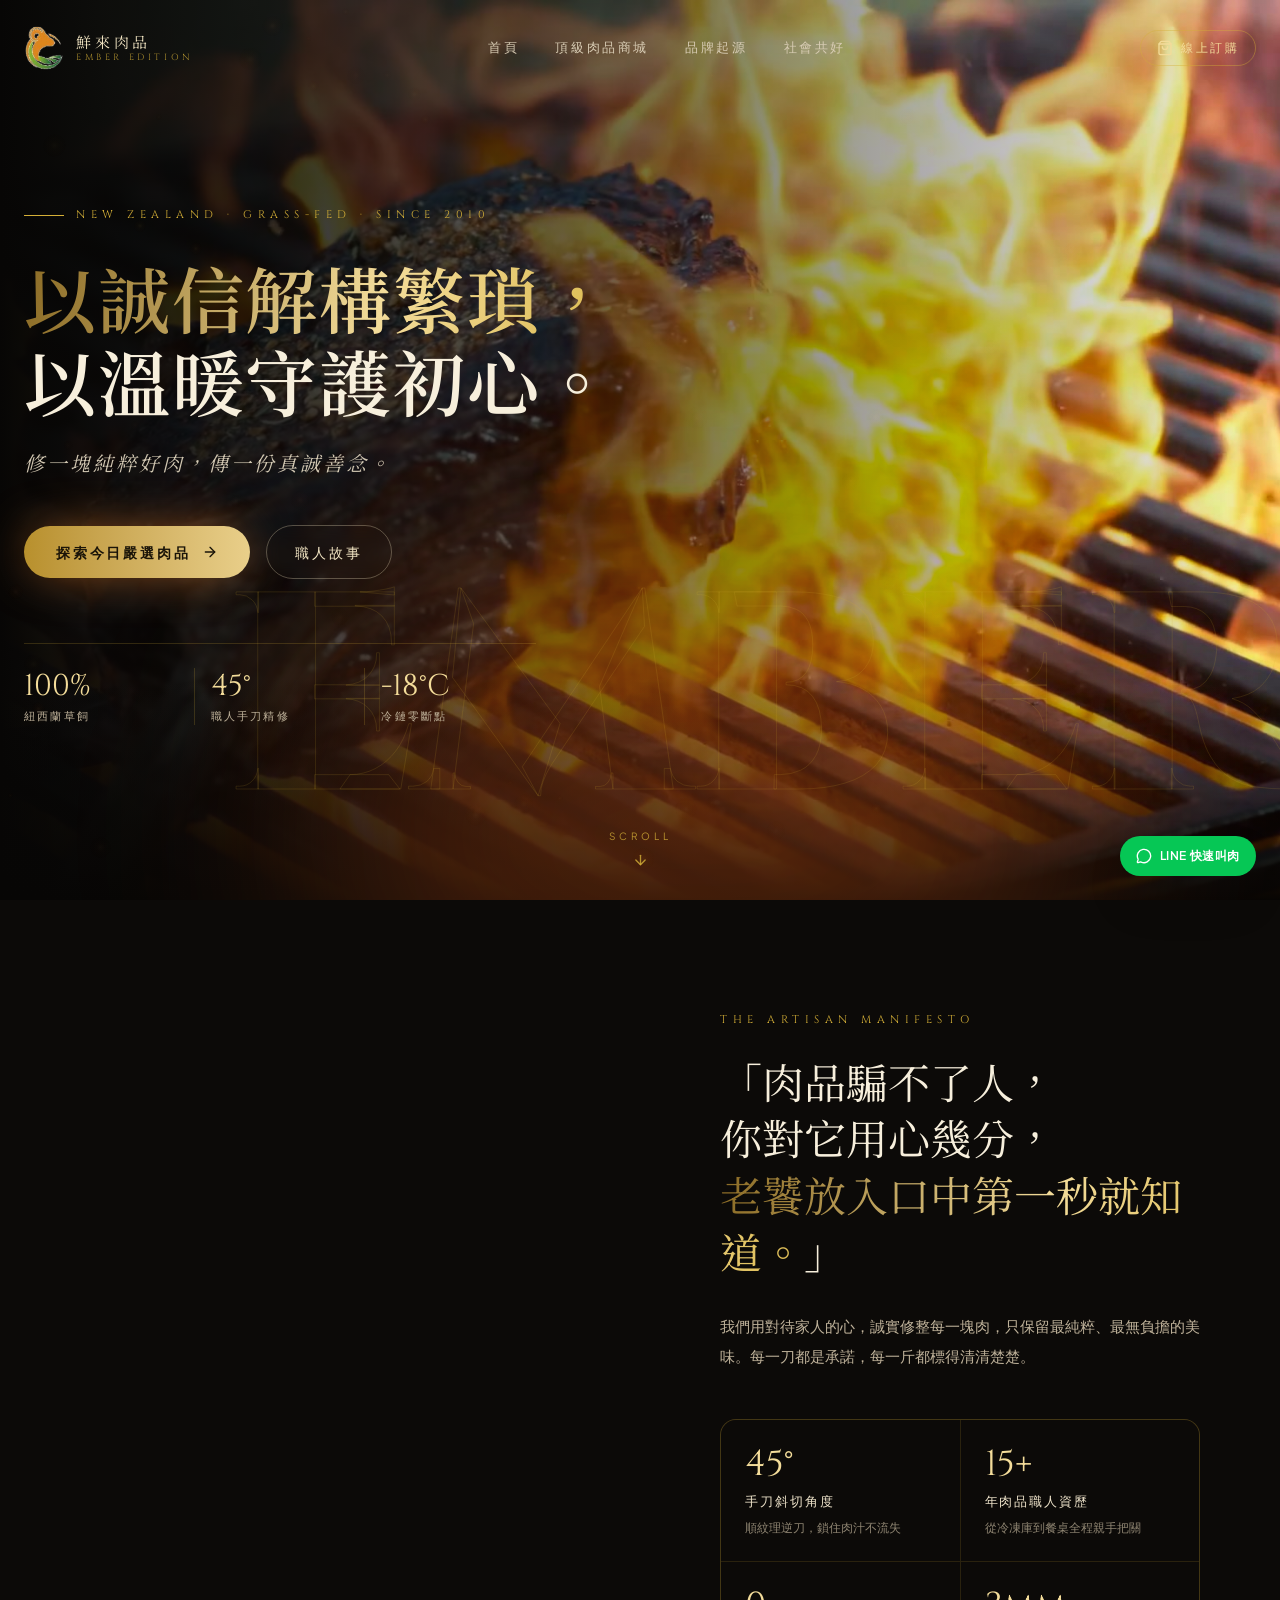
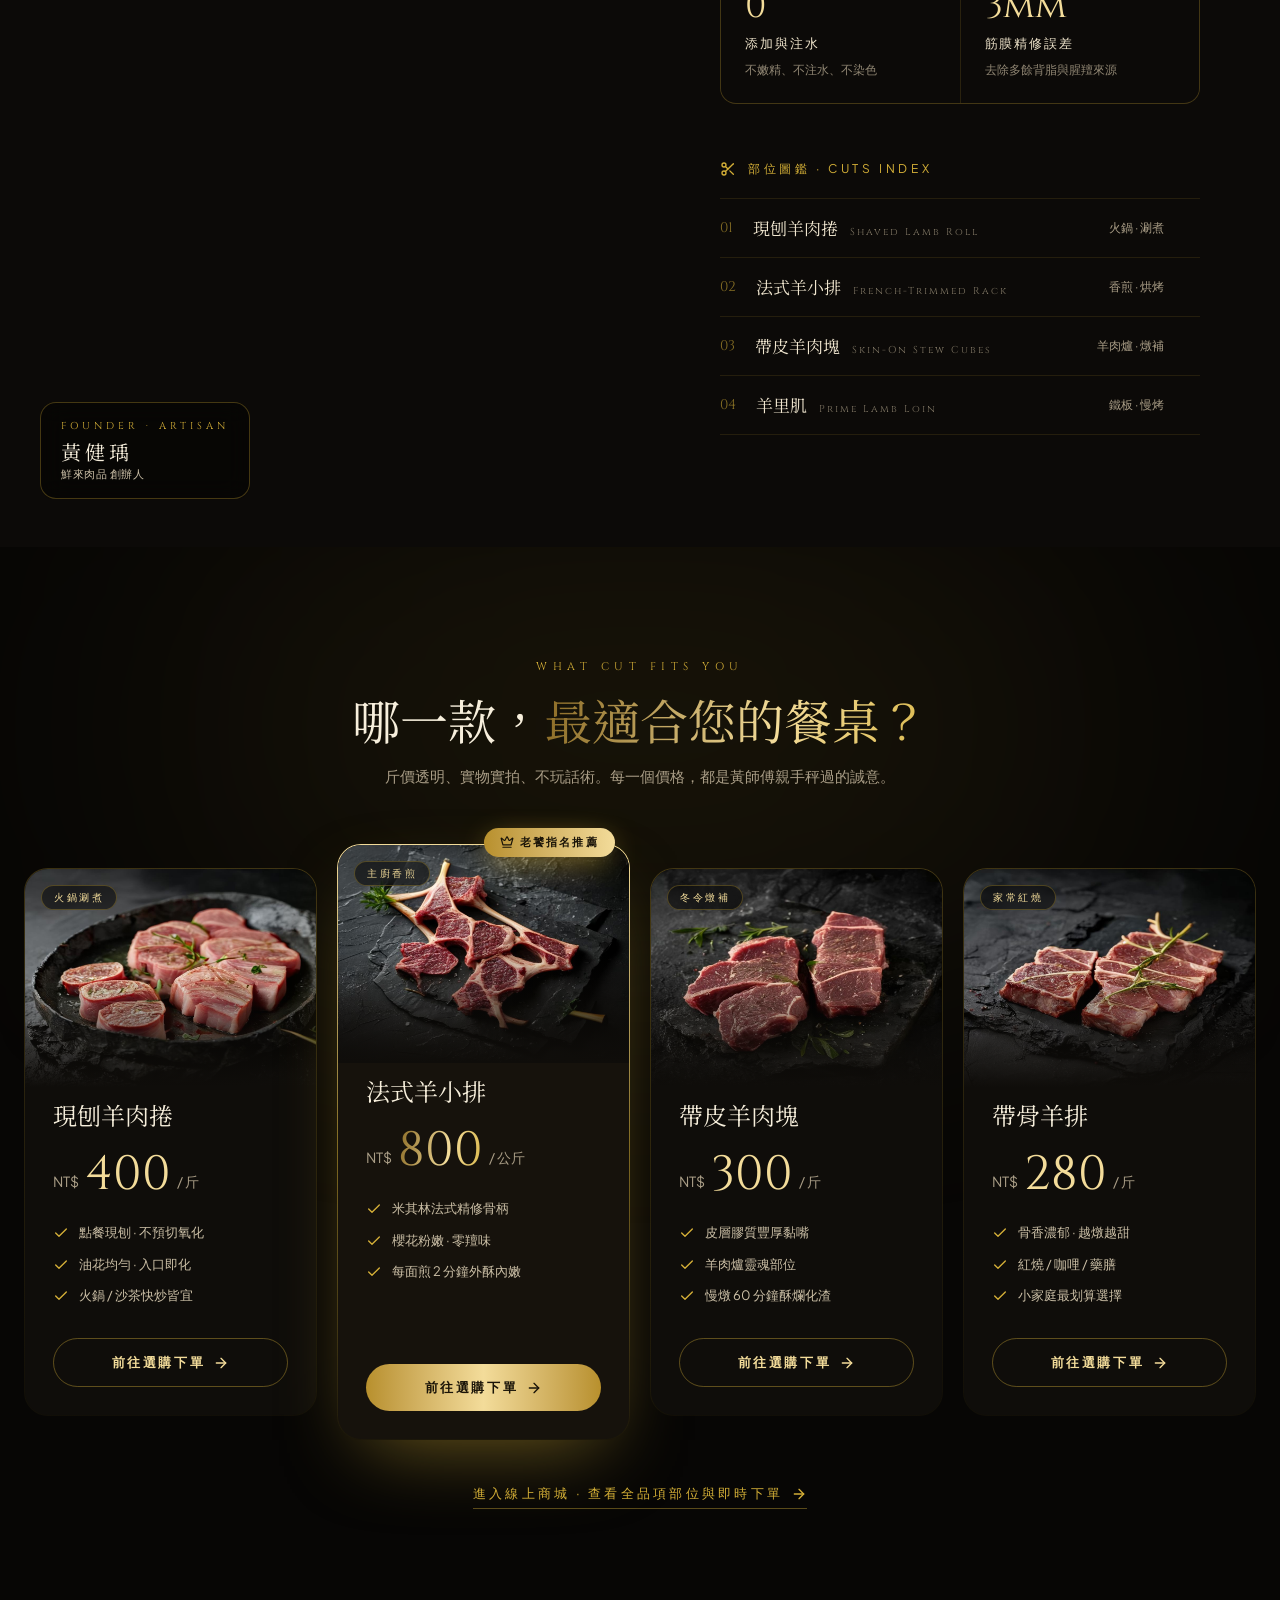
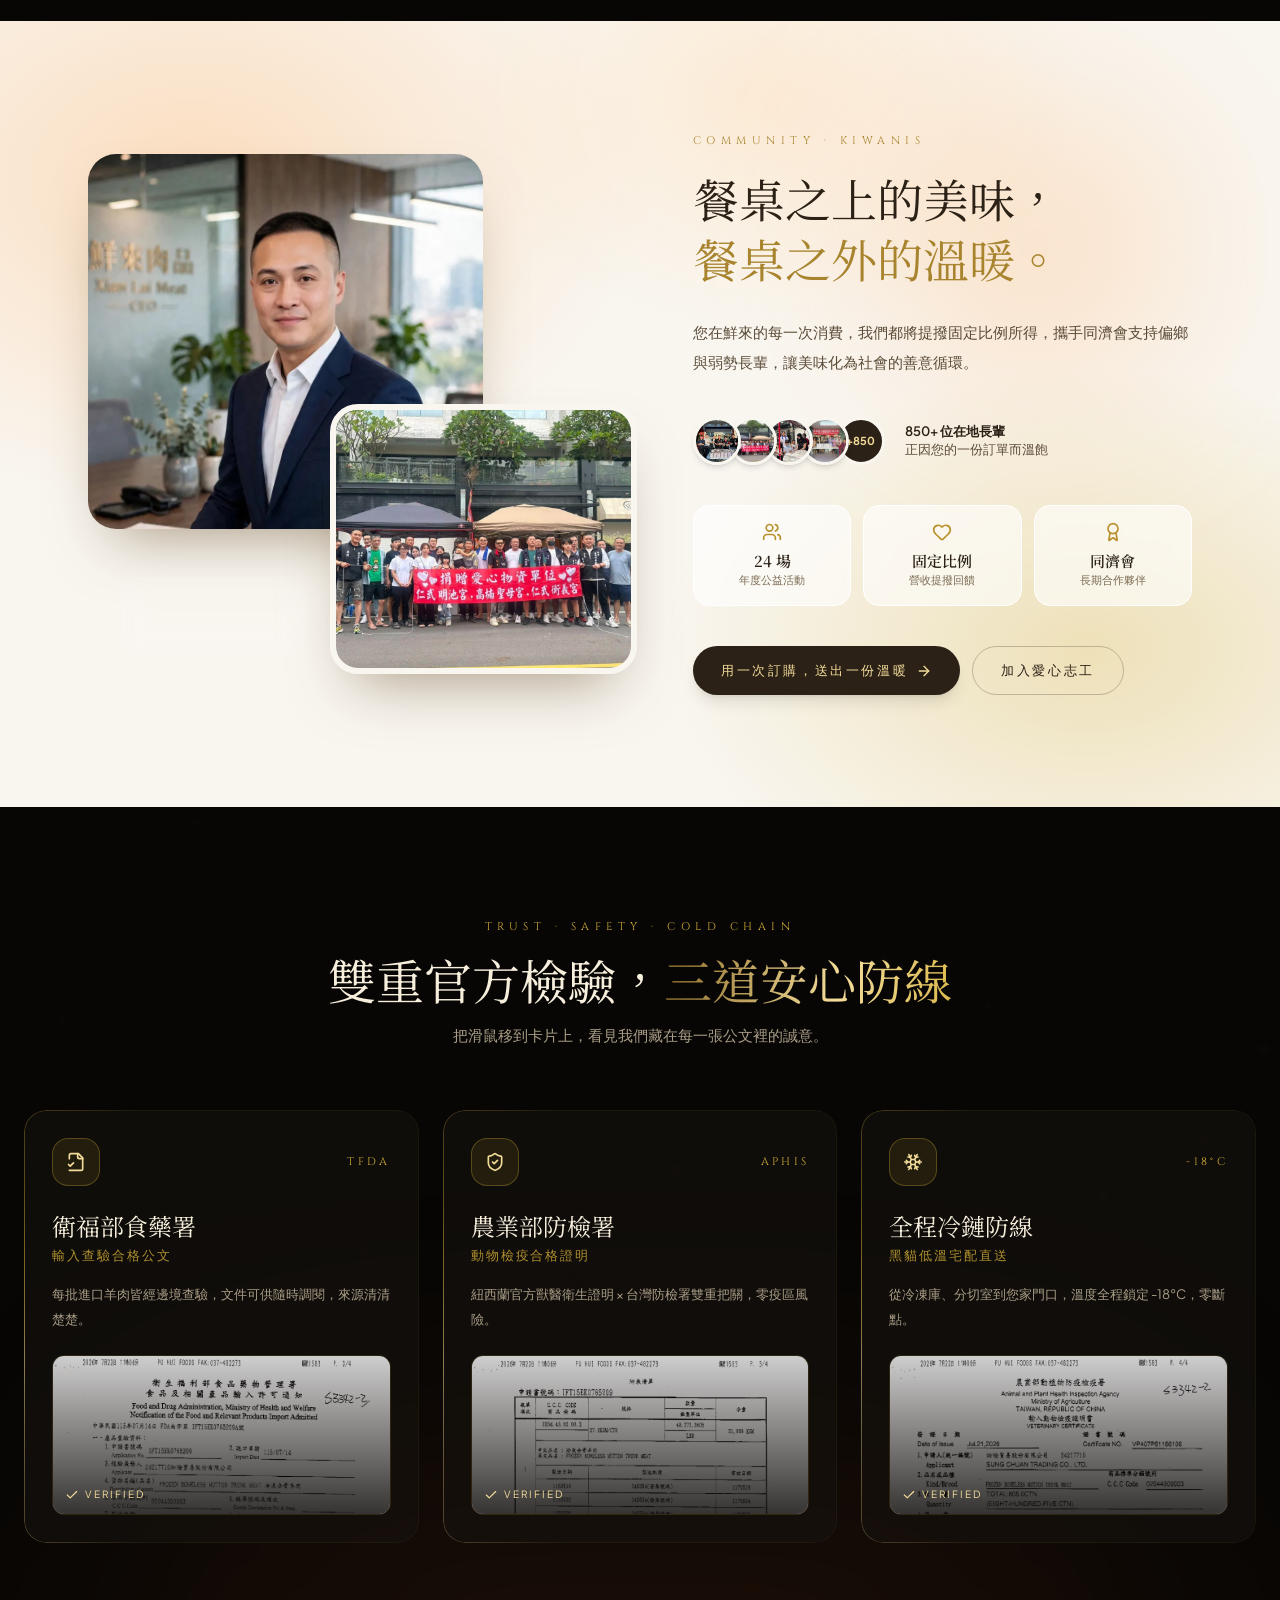
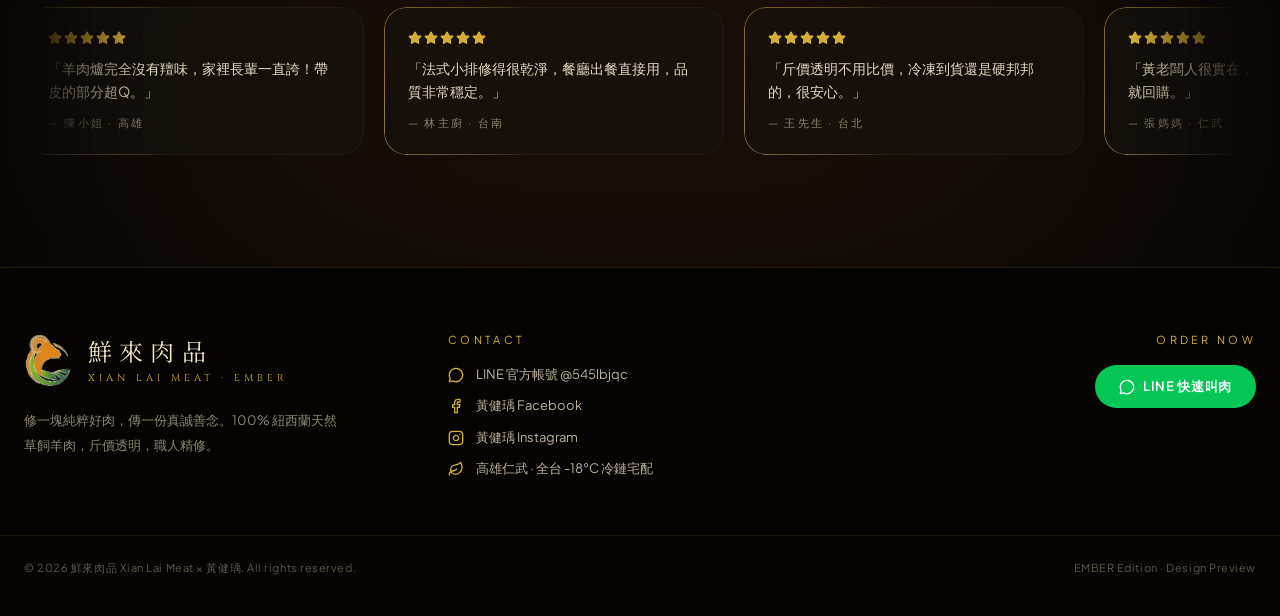
==== commit 18091d61: "style: convert reels cards to clean wireframe placeholders" ====
--- a/index.html
+++ b/index.html
@@ -63,12 +63,12 @@
       ]
     }
     </script>
-    <script type="module" crossorigin src="./assets/main-Dehz8PX1.js"></script>
+    <script type="module" crossorigin src="./assets/main-DFizs_be.js"></script>
     <link rel="modulepreload" crossorigin href="./assets/jsx-runtime-D0eysxCh.js">
-    <link rel="modulepreload" crossorigin href="./assets/ember-exocmyua.js">
+    <link rel="modulepreload" crossorigin href="./assets/ember-XF9beCsk.js">
     <link rel="modulepreload" crossorigin href="./assets/shield-check-BsGAv3ZN.js">
-    <link rel="modulepreload" crossorigin href="./assets/EmberApp-BJyXBugO.js">
-    <link rel="stylesheet" crossorigin href="./assets/ember-8Enu0mNV.css">
+    <link rel="modulepreload" crossorigin href="./assets/EmberApp-Dr0BDGZa.js">
+    <link rel="stylesheet" crossorigin href="./assets/ember-CrnSS_vP.css">
   </head>
   <body class="bg-[#0b0c0e] text-[#f2ece2] antialiased selection:bg-[#c9985b]/30 selection:text-[#f8f5ee]">
     <div id="root"></div>
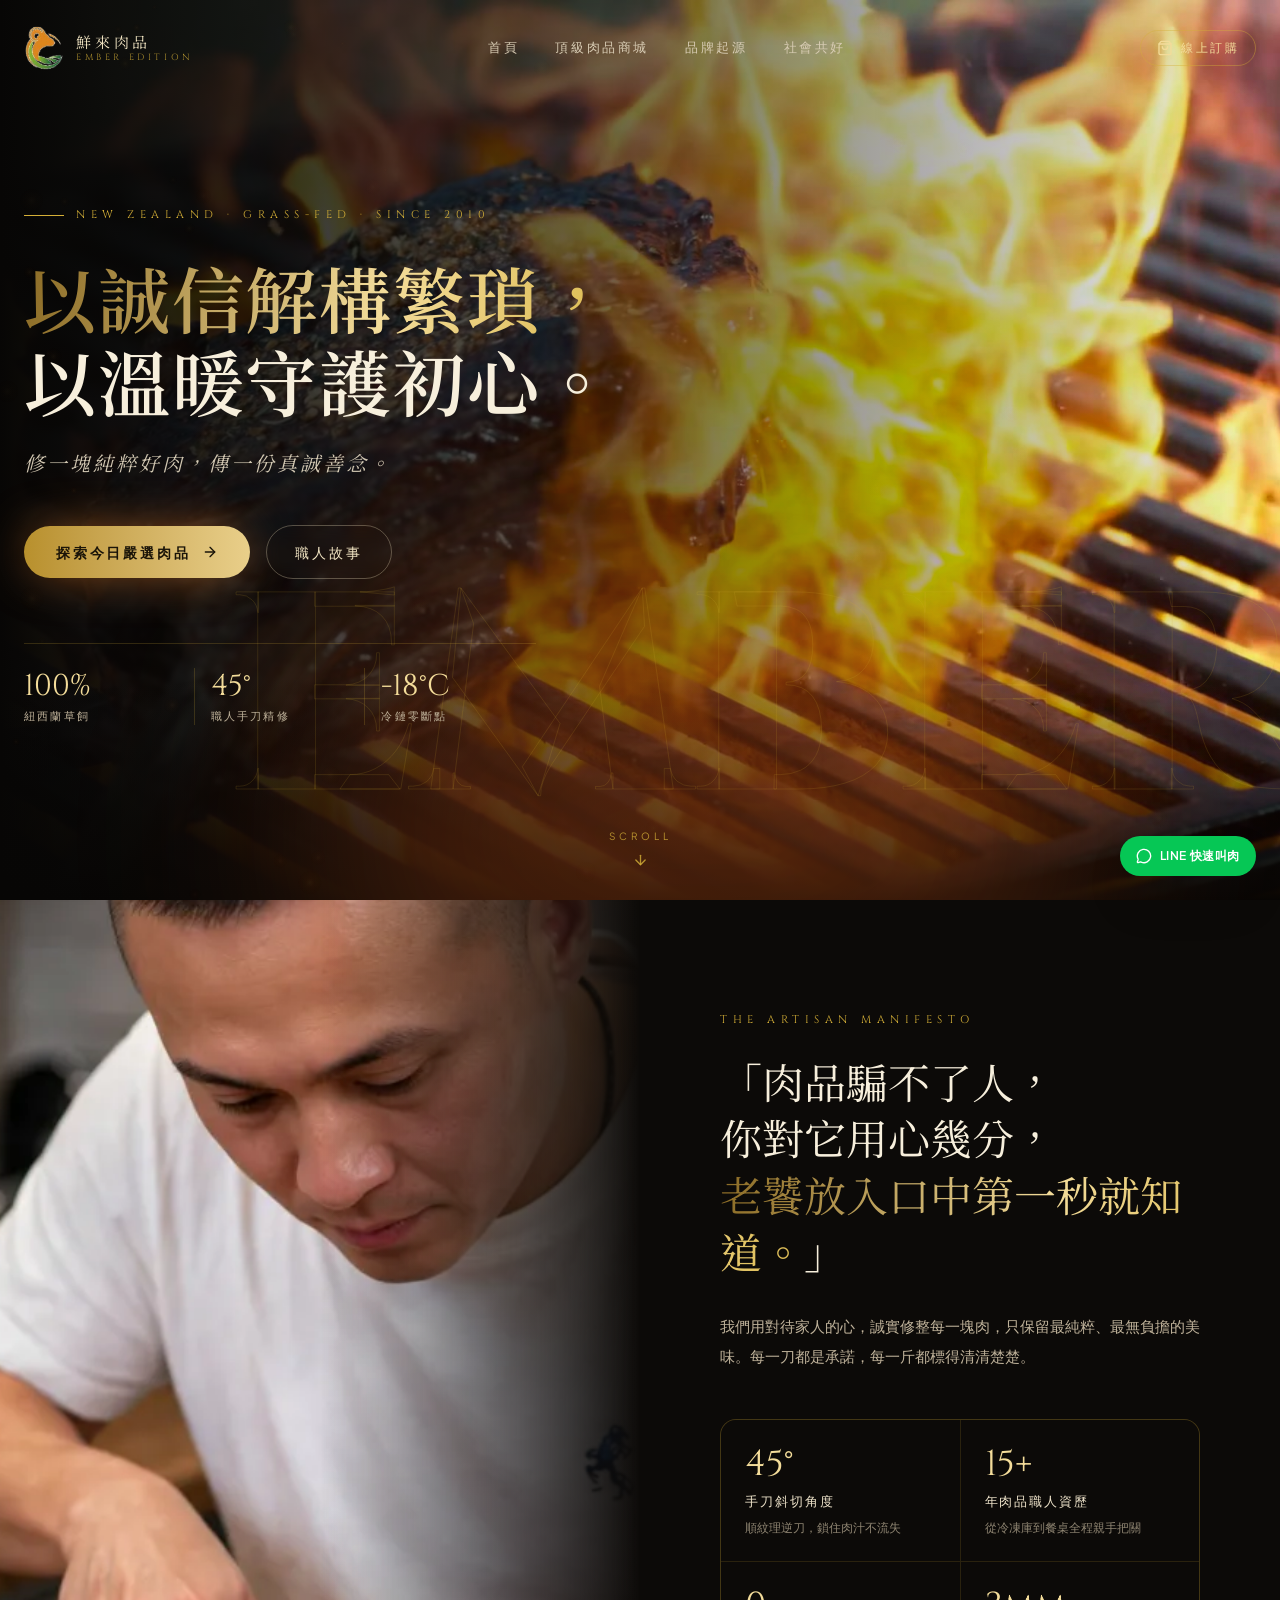
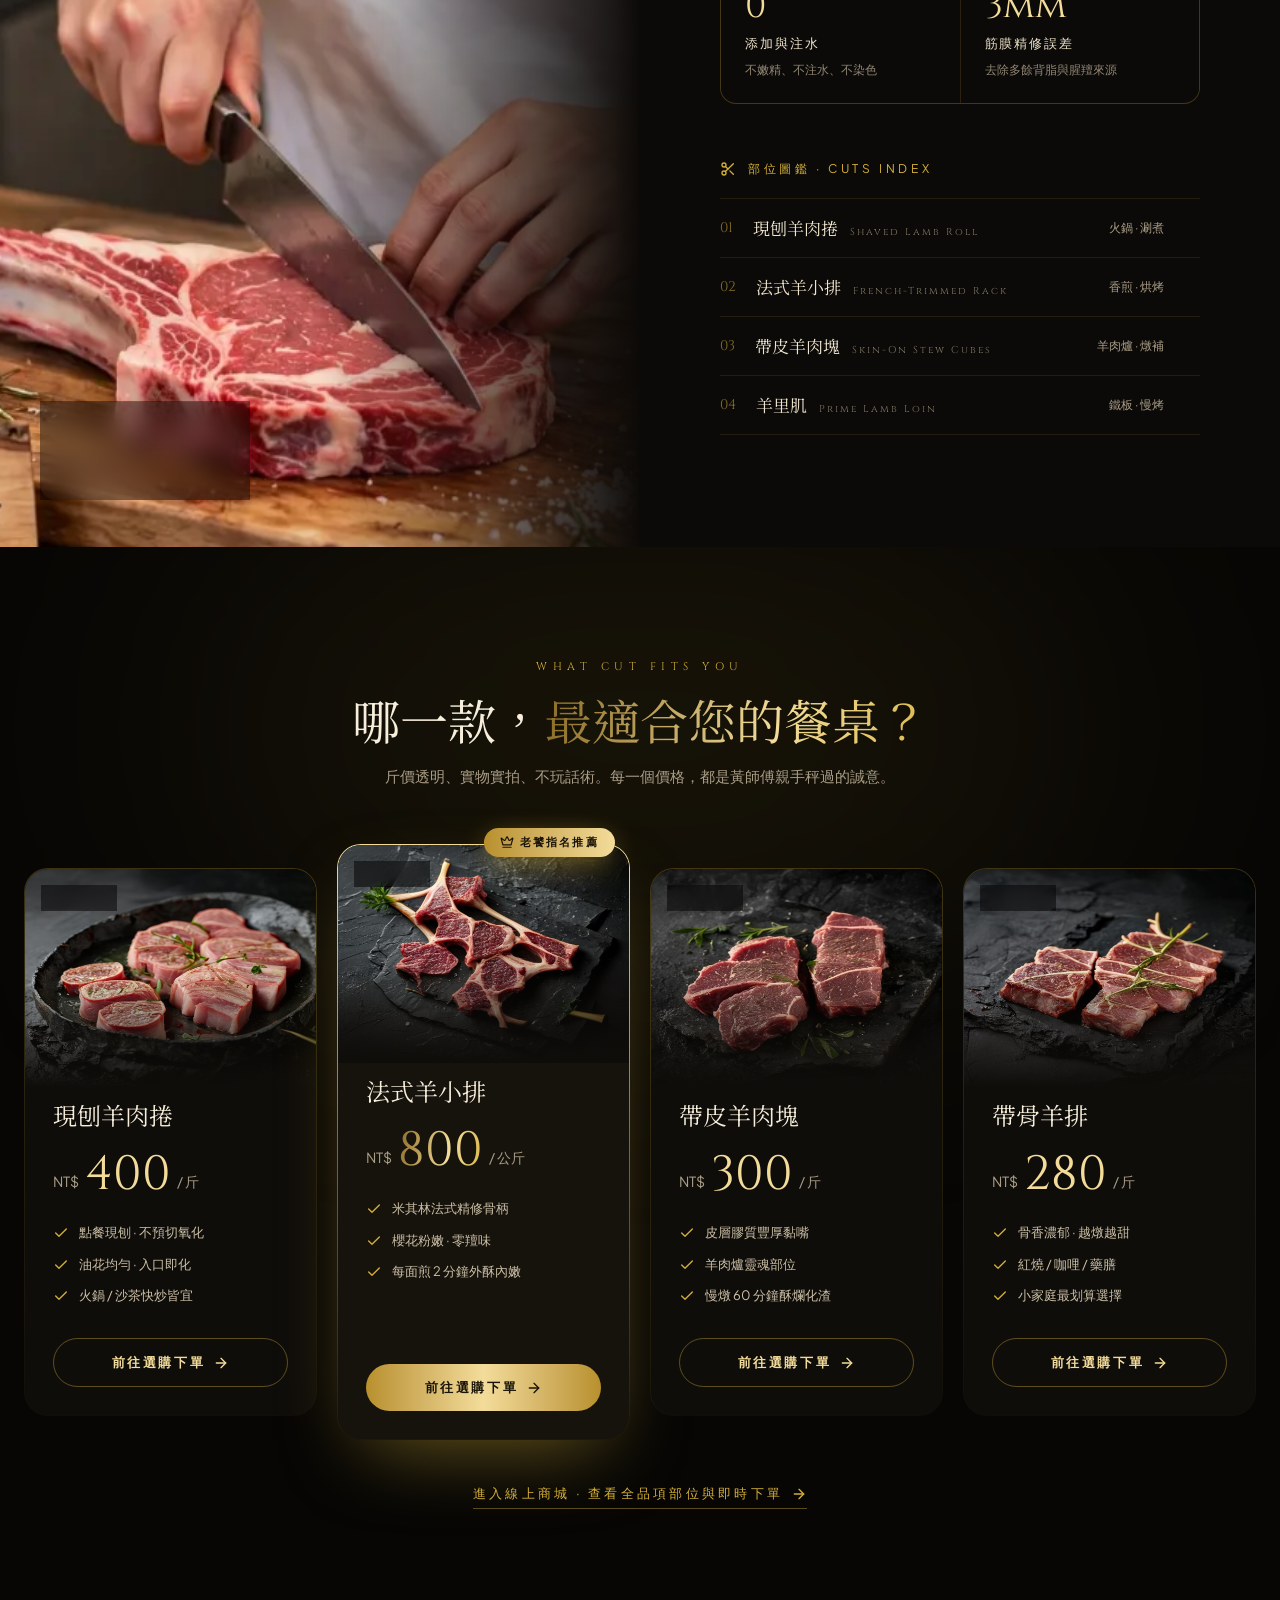
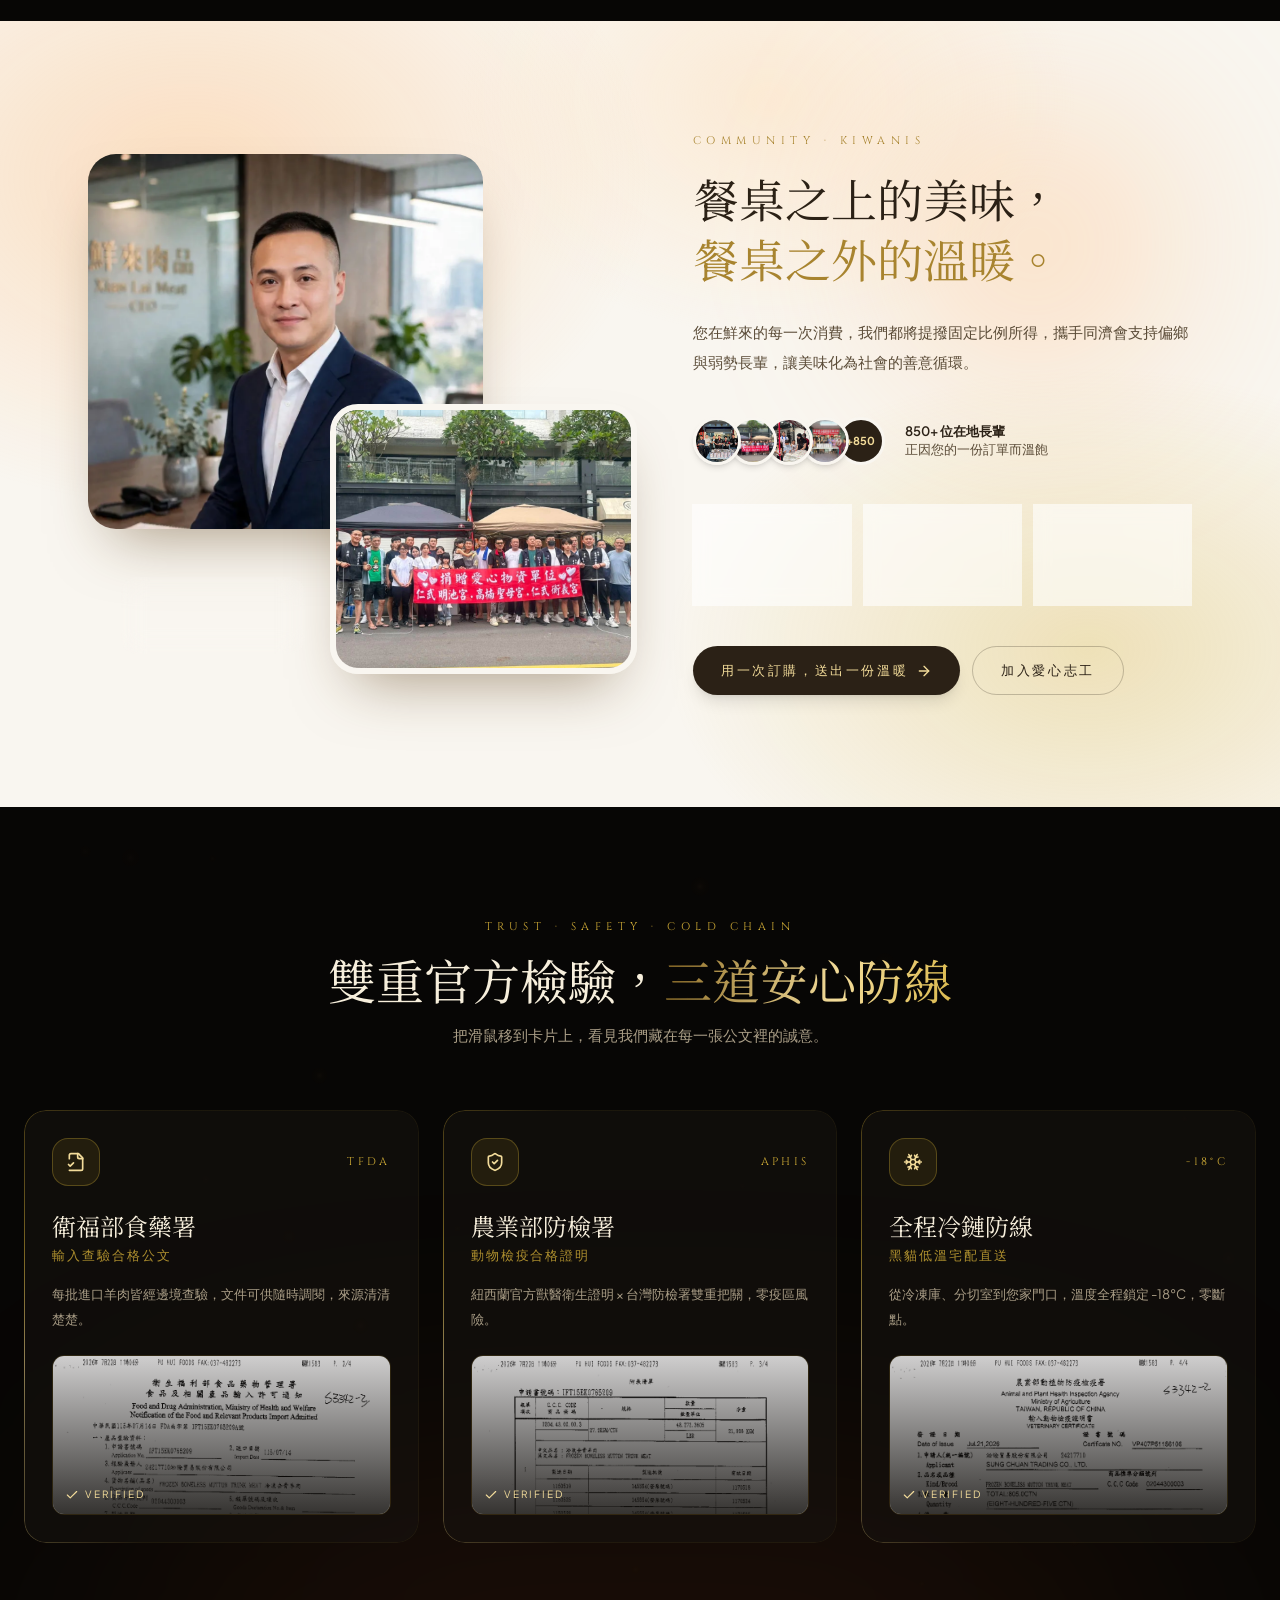
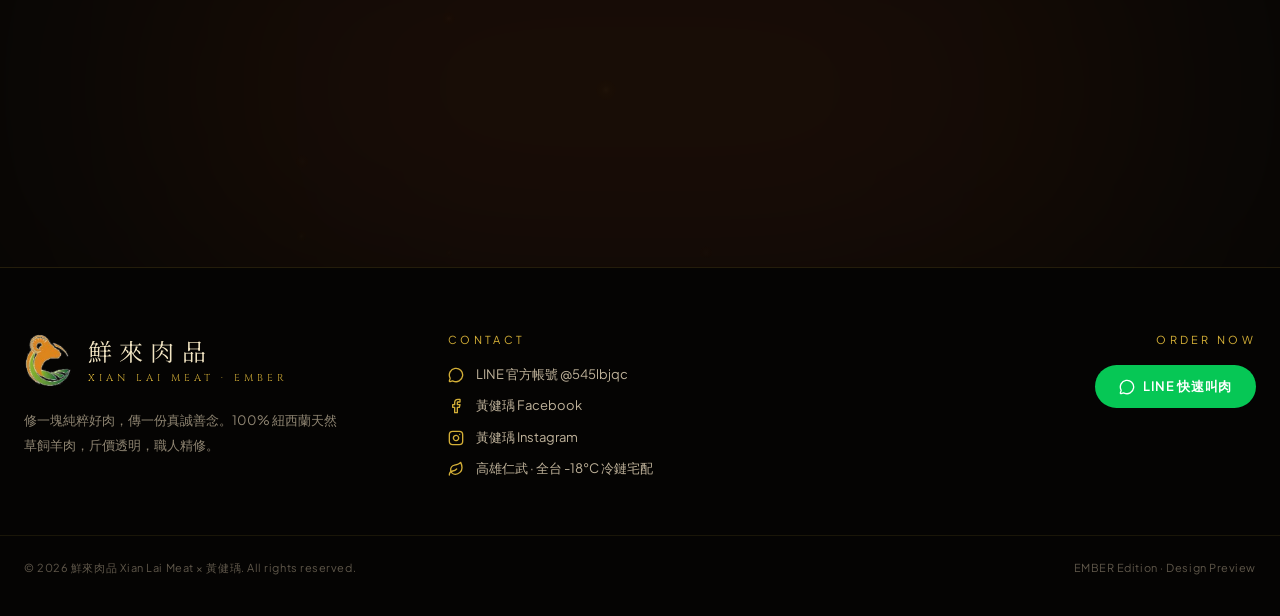
==== commit ebfedca6: "style: remove top demo banner for clean seamless presentation" ====
--- a/index.html
+++ b/index.html
@@ -63,12 +63,12 @@
       ]
     }
     </script>
-    <script type="module" crossorigin src="./assets/main-DFizs_be.js"></script>
+    <script type="module" crossorigin src="./assets/main-BdOKVKwg.js"></script>
     <link rel="modulepreload" crossorigin href="./assets/jsx-runtime-D0eysxCh.js">
-    <link rel="modulepreload" crossorigin href="./assets/ember-XF9beCsk.js">
+    <link rel="modulepreload" crossorigin href="./assets/ember-ByCOPpKP.js">
     <link rel="modulepreload" crossorigin href="./assets/shield-check-BsGAv3ZN.js">
-    <link rel="modulepreload" crossorigin href="./assets/EmberApp-Dr0BDGZa.js">
-    <link rel="stylesheet" crossorigin href="./assets/ember-CrnSS_vP.css">
+    <link rel="modulepreload" crossorigin href="./assets/EmberApp-CZs1-_jp.js">
+    <link rel="stylesheet" crossorigin href="./assets/ember-BG-Z6pQ2.css">
   </head>
   <body class="bg-[#0b0c0e] text-[#f2ece2] antialiased selection:bg-[#c9985b]/30 selection:text-[#f8f5ee]">
     <div id="root"></div>
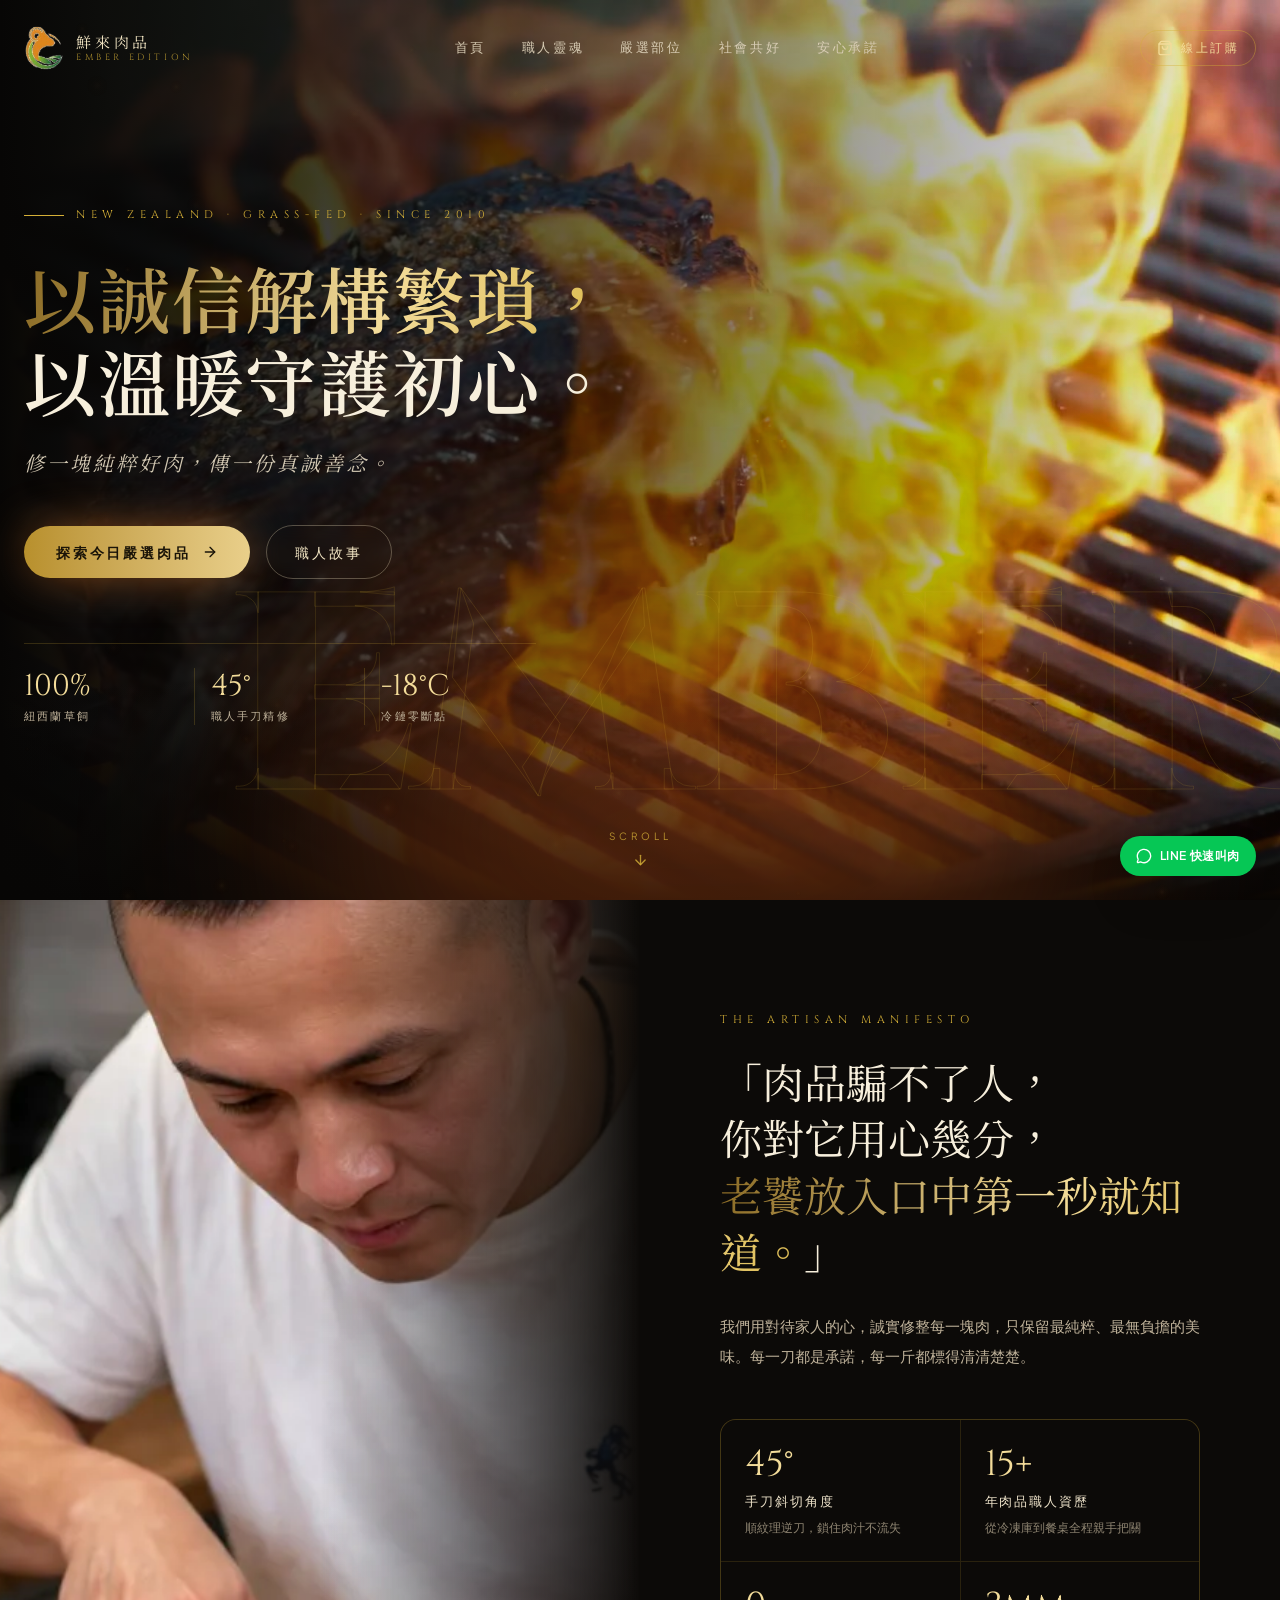
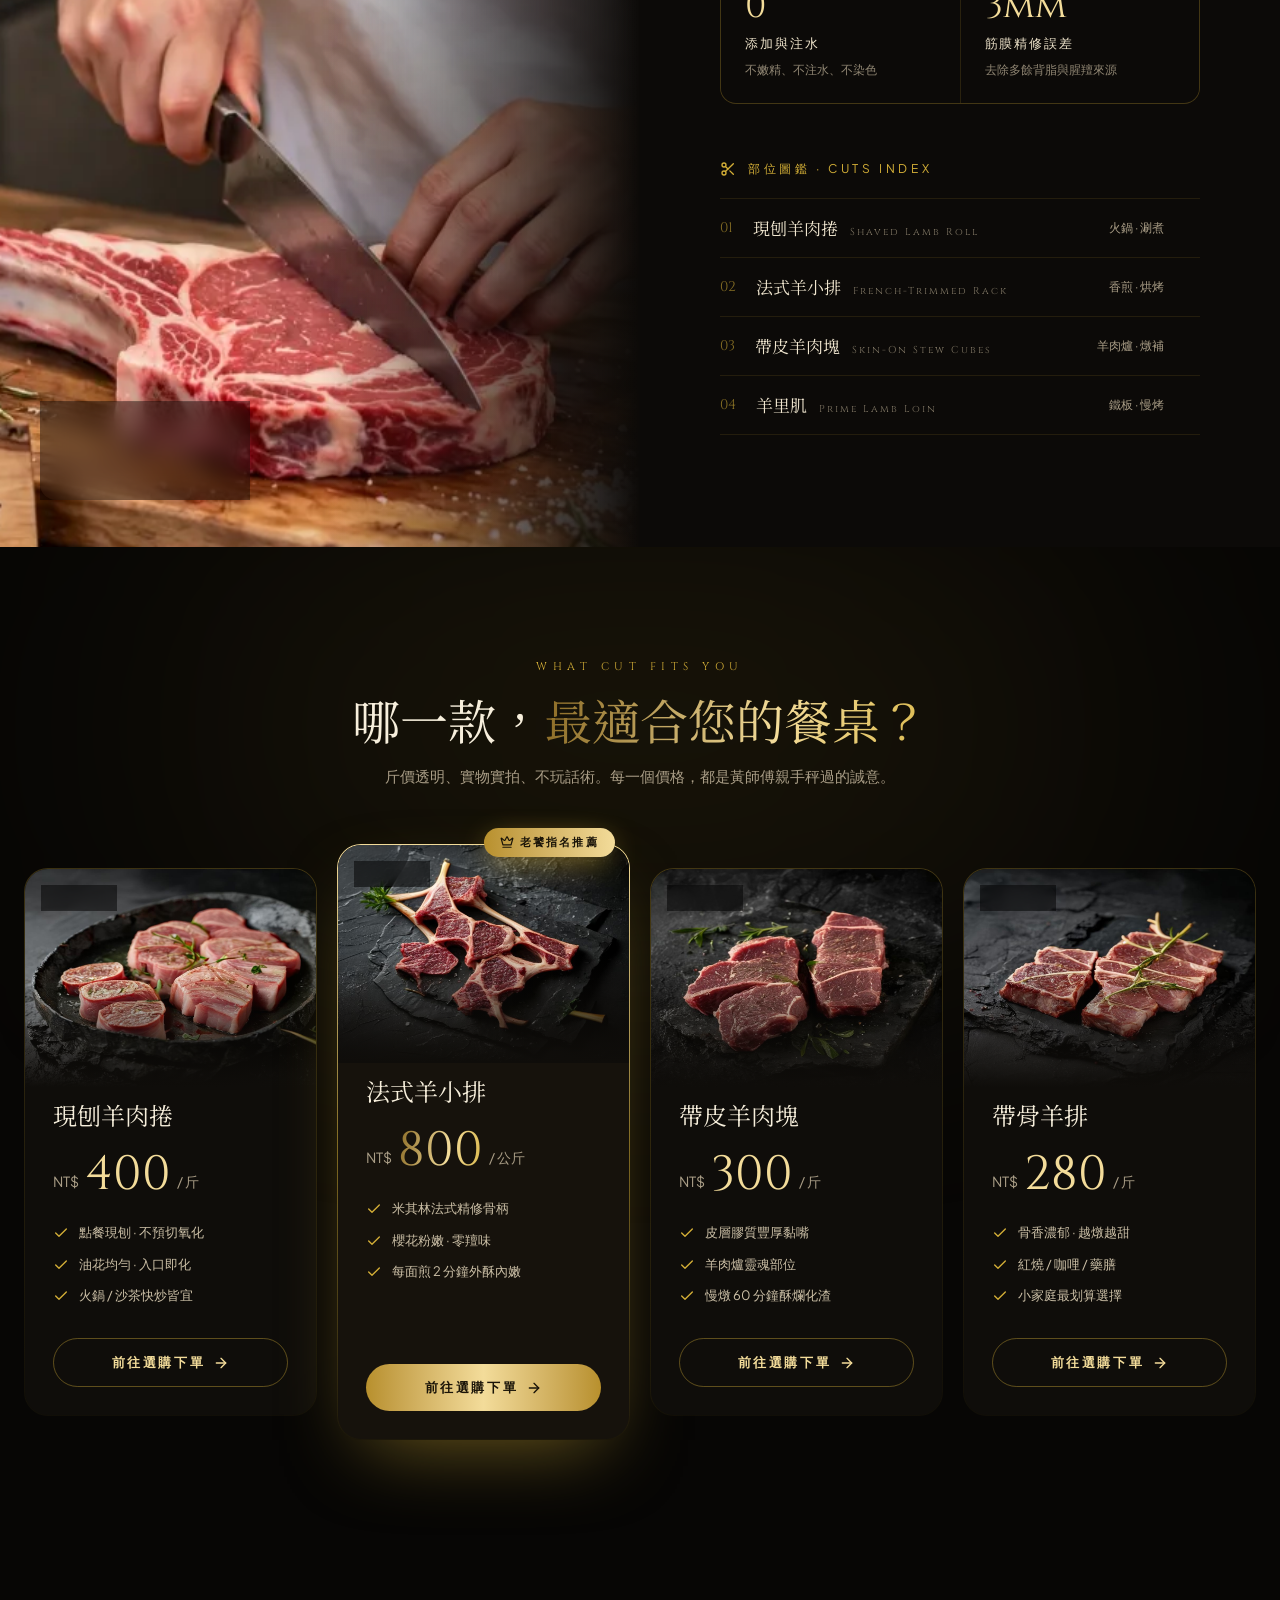
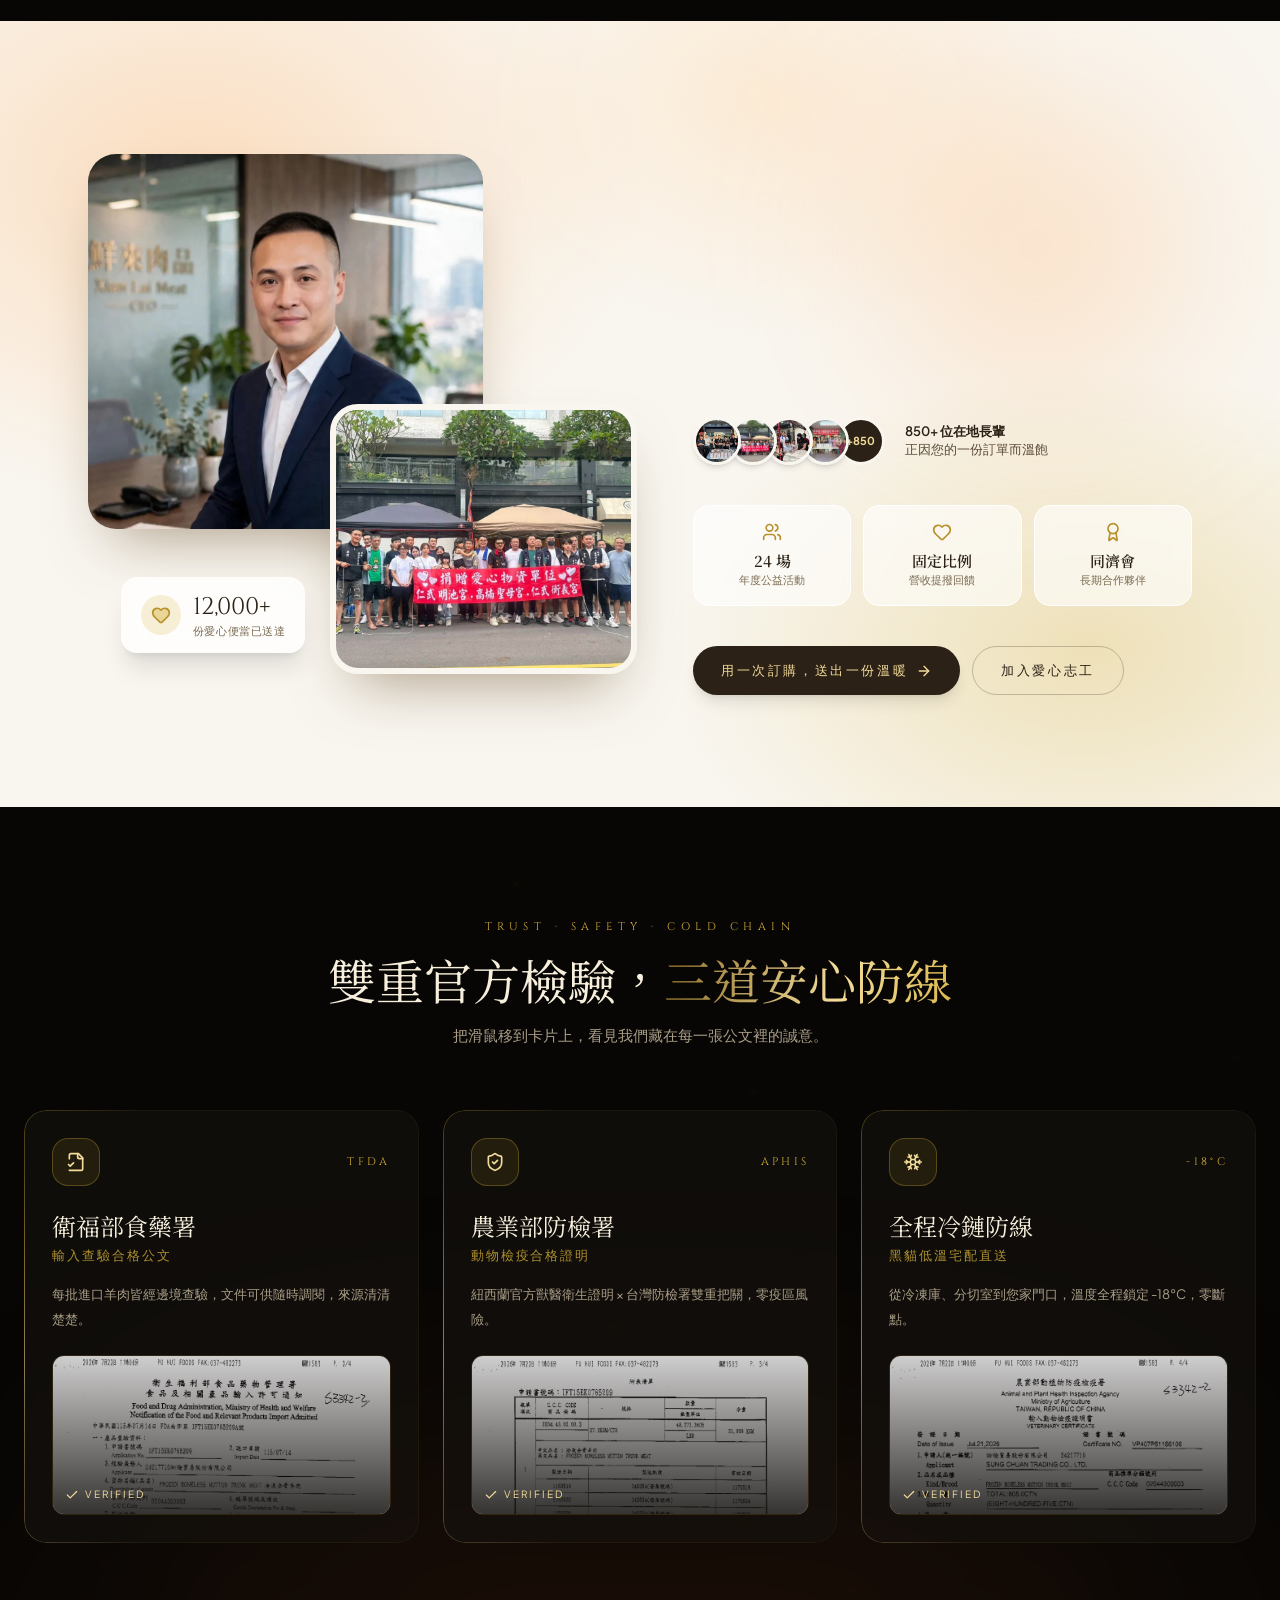
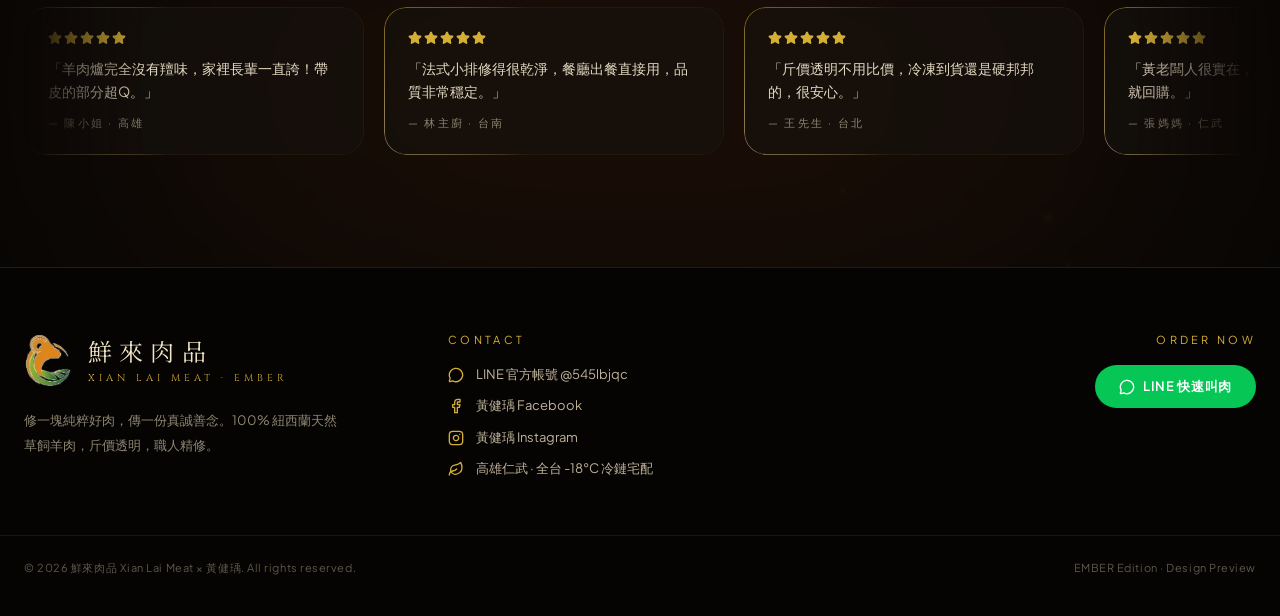
==== commit a4f4d544: "Isolate personal flagship site internal anchors (#shop) from commercial shop" ====
--- a/index.html
+++ b/index.html
@@ -1,77 +1,103 @@
 <!doctype html>
-<html lang="zh-TW" class="scroll-smooth">
+<html lang="zh-TW">
   <head>
     <meta charset="UTF-8" />
     <meta name="viewport" content="width=device-width, initial-scale=1.0, maximum-scale=5.0" />
-    <title>黃健瑀 × 鮮來肉品旗艦殿堂 · 頂級羊肉零售批發與老饕自媒體</title>
-    
-    <!-- Favicon & Theme Color -->
-    <link rel="icon" type="image/svg+xml" href="data:image/svg+xml,<svg xmlns='http://www.w3.org/2000/svg' viewBox='0 0 100 100'><rect width='100' height='100' rx='20' fill='%230b0c0e'/><circle cx='50' cy='50' r='42' fill='none' stroke='%23c9985b' stroke-width='3'/><path d='M30 65 L45 35 L55 35 L70 65 L60 65 L55 52 L45 52 L40 65 Z' fill='%23dfb072'/><circle cx='50' cy='28' r='5' fill='%23dfb072'/></svg>" />
-    <meta name="theme-color" content="#0b0c0e" />
-    <meta name="color-scheme" content="dark" />
-
-    <!-- SEO Meta Tags -->
-    <meta name="description" content="鮮來肉品創辦人黃健瑀專屬自媒體與肉品旗艦殿堂。專營 100% 紐西蘭草飼羊肉零售批發、透明部位斤價（帶皮羊肉、現刨羊捲、法式羊排、羊大骨），-18°C黑貓低溫冷鏈直配。" />
-    <meta name="keywords" content="鮮來肉品, 黃健瑀, 羊肉零售, 羊肉批發, 羊肉斤價, 紐西蘭小羔羊, 帶皮羊肉, 羊大骨, 法式羊排, 高雄肉品" />
-    <meta name="author" content="黃健瑀 Huang Chien-Yu · 鮮來肉品" />
-    <meta name="robots" content="index, follow" />
-
-    <!-- Open Graph / Facebook -->
+    <title>鮮來肉品 × 黃健瑀 · EMBER 炭火餘燼版</title>
+    <meta name="description" content="鮮來肉品 EMBER 版：100% 紐西蘭草飼羊肉，職人 45° 手刀精修，斤價透明，-18°C 冷鏈直送。" />
+    <meta name="theme-color" content="#070605" />
+    <link rel="canonical" href="https://a00680068.github.io/xianlai-flagship/ember.html" />
     <meta property="og:type" content="website" />
-    <meta property="og:site_name" content="鮮來肉品 Xian Lai Meat" />
-    <meta property="og:title" content="黃健瑀 × 鮮來肉品旗艦殿堂 · 頂級羊肉零售部位斤價" />
-    <meta property="og:description" content="好肉自帶鋒芒，無須贅言。專營 100% 紐西蘭草飼羊肉部位斤價透明標示，實物實拍，零下18度冷鏈直配。" />
-    <meta property="og:image" content="./images/founder_ceo.webp" />
-
-    <!-- Twitter -->
-    <meta name="twitter:card" content="summary_large_image" />
-    <meta name="twitter:title" content="黃健瑀 × 鮮來肉品旗艦殿堂" />
-    <meta name="twitter:description" content="專營 100% 紐西蘭草飼羊肉部位斤價，實物實拍零斷點冷鏈。" />
-    <meta name="twitter:image" content="./images/founder_ceo.webp" />
-
-    <!-- Resource Hints & Preload for LCP Candidate -->
+    <meta property="og:url" content="https://a00680068.github.io/xianlai-flagship/ember.html" />
+    <meta property="og:locale" content="zh_TW" />
+    <meta property="og:title" content="鮮來肉品 × 黃健瑀 · EMBER 炭火餘燼版" />
+    <meta property="og:description" content="以誠信解構繁瑣，以溫暖守護初心。修一塊純粹好肉，傳一份真誠善念。" />
+    <meta property="og:image" content="https://a00680068.github.io/xianlai-flagship/videos/steak_poster.jpg" />
+    <script type="application/ld+json" id="ember-structured-data">
+      {
+        "@context": "https://schema.org",
+        "@graph": [
+          {
+            "@type": "Organization",
+            "@id": "https://a00680068.github.io/xianlai-flagship/ember.html#organization",
+            "name": "鮮來肉品",
+            "alternateName": "XIAN LAI MEAT",
+            "url": "https://a00680068.github.io/xianlai-flagship/ember.html",
+            "logo": {
+              "@type": "ImageObject",
+              "url": "https://a00680068.github.io/xianlai-flagship/images/xianlai_logo_20261011.png",
+              "contentUrl": "https://a00680068.github.io/xianlai-flagship/images/xianlai_logo_20261011.png",
+              "width": 138,
+              "height": 160
+            },
+            "sameAs": [
+              "https://line.me/R/ti/p/@545lbjqc?oat_content=qr"
+            ],
+            "contactPoint": {
+              "@type": "ContactPoint",
+              "contactType": "customer service",
+              "url": "https://line.me/R/ti/p/@545lbjqc?oat_content=qr",
+              "availableLanguage": ["zh-Hant"]
+            },
+            "description": "鮮來肉品提供職人精修肉品選購與冷鏈宅配服務。",
+            "founder": {
+              "@id": "https://a00680068.github.io/xianlai-flagship/ember.html#founder"
+            }
+          },
+          {
+            "@type": "Person",
+            "@id": "https://a00680068.github.io/xianlai-flagship/ember.html#founder",
+            "name": "黃健瑀",
+            "jobTitle": "創辦人",
+            "url": "https://a00680068.github.io/xianlai-flagship/ember.html#story",
+            "image": "https://a00680068.github.io/xianlai-flagship/images/founder_portrait_20261011.png",
+            "sameAs": [
+              "https://www.facebook.com/huang.jian.yu.668766",
+              "https://www.instagram.com/s7910062003/"
+            ],
+            "worksFor": {
+              "@id": "https://a00680068.github.io/xianlai-flagship/ember.html#organization"
+            }
+          },
+          {
+            "@type": "WebPage",
+            "@id": "https://a00680068.github.io/xianlai-flagship/ember.html#webpage",
+            "url": "https://a00680068.github.io/xianlai-flagship/ember.html",
+            "name": "鮮來肉品 × 黃健瑀 · EMBER 炭火餘燼版",
+            "description": "鮮來肉品 EMBER 炭火餘燼版，介紹創辦人黃健瑀、職人肉品選購與社會共好活動。",
+            "inLanguage": "zh-Hant-TW",
+            "publisher": {
+              "@id": "https://a00680068.github.io/xianlai-flagship/ember.html#organization"
+            },
+            "about": [
+              {
+                "@id": "https://a00680068.github.io/xianlai-flagship/ember.html#organization"
+              },
+              {
+                "@id": "https://a00680068.github.io/xianlai-flagship/ember.html#founder"
+              }
+            ],
+            "primaryImageOfPage": {
+              "@type": "ImageObject",
+              "url": "https://a00680068.github.io/xianlai-flagship/videos/steak_poster.jpg",
+              "contentUrl": "https://a00680068.github.io/xianlai-flagship/videos/steak_poster.jpg"
+            }
+          }
+        ]
+      }
+    </script>
+    <link rel="icon" type="image/png" href="./images/xianlai_logo_20261011.png" />
     <link rel="preconnect" href="https://fonts.googleapis.com" />
     <link rel="preconnect" href="https://fonts.gstatic.com" crossorigin />
-    <link rel="preload" as="image" href="./images/founder_ceo.webp" fetchpriority="high" type="image/webp" />
-
-    <!-- Typography -->
-    <link href="https://fonts.googleapis.com/css2?family=Cinzel:wght@500;600;700;800;900&family=Noto+Serif+TC:wght@400;500;600;700;900&family=Plus+Jakarta+Sans:wght@300;400;500;600;700&display=swap" rel="stylesheet" />
-
-    <!-- Schema.org Structured Data -->
-    <script type="application/ld+json">
-    {
-      "@context": "https://schema.org",
-      "@graph": [
-        {
-          "@type": "Person",
-          "@id": "#founder",
-          "name": "黃健瑀",
-          "alternateName": "Huang Chien-Yu",
-          "jobTitle": "鮮來肉品創辦人兼執行長",
-          "image": "/images/founder_ceo.webp",
-          "description": "十五年專注頂級肉品冷鏈把關，以刀鋒解構肌理，以溫度守護善念。"
-        },
-        {
-          "@type": "LocalBusiness",
-          "@id": "#business",
-          "name": "鮮來肉品 Xian Lai Meat",
-          "founder": { "@id": "#founder" },
-          "description": "專營紐西蘭天然草飼小羔羊肉品零售與批發，全品項部位斤價透明，全程 -18°C 黑貓冷凍宅配。",
-          "areaServed": "TW",
-          "priceRange": "$$"
-        }
-      ]
-    }
-    </script>
-    <script type="module" crossorigin src="./assets/main-BdOKVKwg.js"></script>
+    <link href="https://fonts.googleapis.com/css2?family=Cinzel:wght@500;600;700;900&family=Noto+Serif+TC:wght@400;500;600;700&family=Plus+Jakarta+Sans:wght@300;400;500;600;700&display=swap" rel="stylesheet" />
+    <script type="module" crossorigin src="./assets/ember-CWH9CzKn.js"></script>
     <link rel="modulepreload" crossorigin href="./assets/jsx-runtime-D0eysxCh.js">
     <link rel="modulepreload" crossorigin href="./assets/ember-ByCOPpKP.js">
     <link rel="modulepreload" crossorigin href="./assets/shield-check-BsGAv3ZN.js">
-    <link rel="modulepreload" crossorigin href="./assets/EmberApp-CZs1-_jp.js">
+    <link rel="modulepreload" crossorigin href="./assets/EmberApp-qdPs9A1Q.js">
     <link rel="stylesheet" crossorigin href="./assets/ember-BG-Z6pQ2.css">
   </head>
-  <body class="bg-[#0b0c0e] text-[#f2ece2] antialiased selection:bg-[#c9985b]/30 selection:text-[#f8f5ee]">
+  <body>
     <div id="root"></div>
   </body>
 </html>
-
